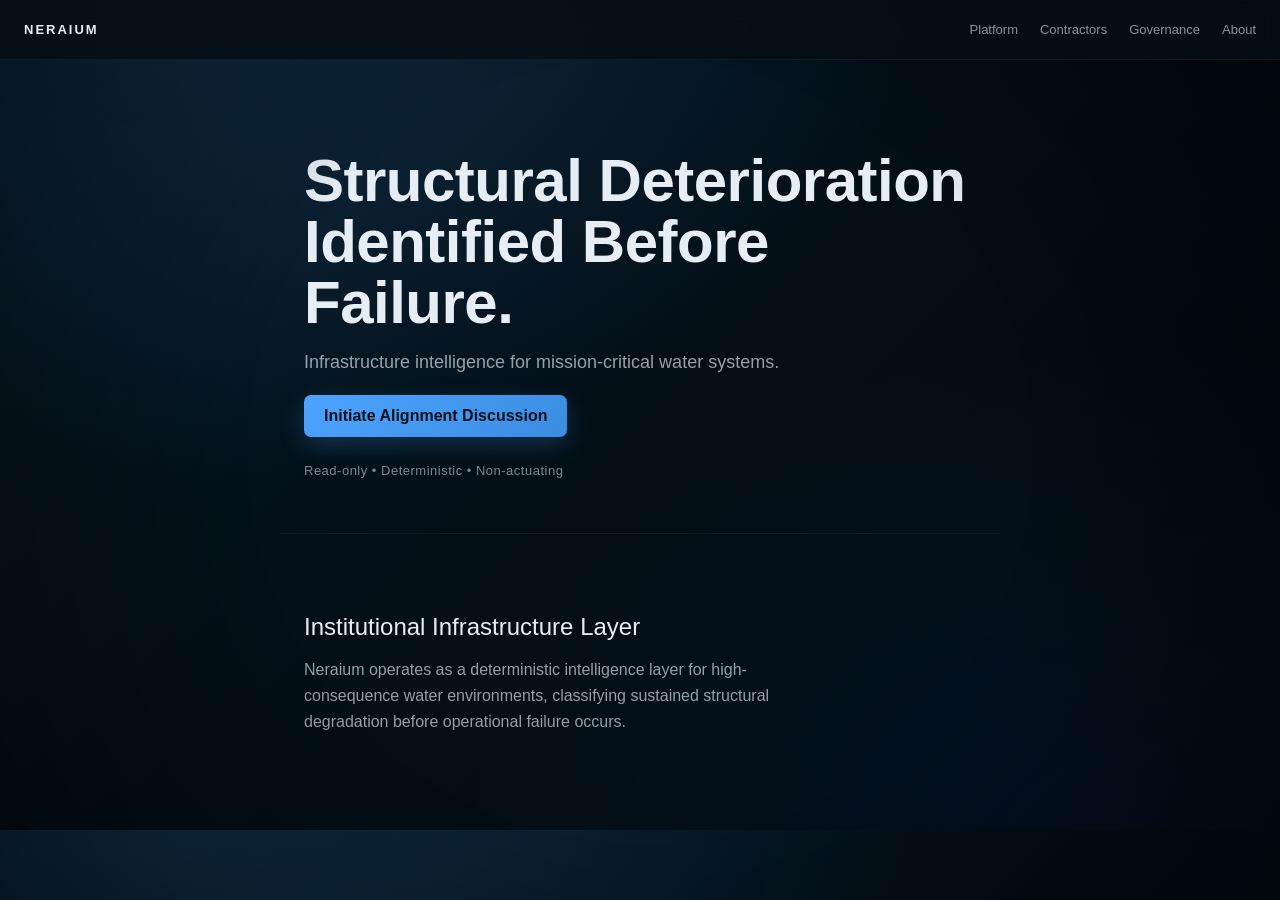
==== Index.html @ 84a267a5 "Update Index.html" ====
<!DOCTYPE html>
<html lang="en">
<head>
<meta charset="UTF-8">
<meta name="viewport" content="width=device-width, initial-scale=1.0">
<title>Neraium | Infrastructure Intelligence</title>

<style>
:root{
    --text:#e6edf5;
    --accent:#4da3ff;
}

*{
    box-sizing:border-box;
}

html, body{
    margin:0;
    padding:0;
}

body{
    font-family:-apple-system,BlinkMacSystemFont,"Segoe UI",Inter,Roboto,sans-serif;
    background:
        radial-gradient(1200px 800px at 15% 0%, rgba(77,163,255,0.15), transparent 60%),
        radial-gradient(900px 700px at 85% 100%, rgba(0,120,255,0.08), transparent 70%),
        linear-gradient(135deg, #071a26 0%, #031019 40%, #02070b 100%);
    color:var(--text);
    -webkit-font-smoothing:antialiased;
    overflow-x:hidden;
    position:relative;
}

/* subtle vignette */
body::after{
    content:"";
    position:fixed;
    inset:0;
    background:
        radial-gradient(circle at center, transparent 50%, rgba(0,0,0,0.45) 100%);
    pointer-events:none;
}

/* NAV */
nav{
    position:fixed;
    top:0;
    left:0;
    width:100%;
    height:60px;
    padding:0 24px;
    display:flex;
    justify-content:space-between;
    align-items:center;
    background:rgba(5,15,22,0.85);
    backdrop-filter:blur(12px);
    border-bottom:1px solid rgba(255,255,255,0.05);
    z-index:100;
}

.brand{
    font-weight:600;
    letter-spacing:2px;
    font-size:13px;
}

.nav-links{
    display:flex;
    gap:22px;
    font-size:13px;
}

.nav-links a{
    color:rgba(230,237,245,0.6);
    text-decoration:none;
    transition:color 0.2s ease;
}

.nav-links a:hover{
    color:white;
}

.spacer{
    height:60px;
}

/* HERO */
.hero{
    padding:90px 24px 55px;
    max-width:720px;
    margin:0 auto;
}

.hero h1{
    font-size:clamp(36px, 8vw, 60px);
    line-height:1.02;
    margin:0 0 14px 0;
    font-weight:600;
    letter-spacing:-0.5px;
}

.hero p{
    font-size:18px;
    color:rgba(230,237,245,0.65);
    margin-bottom:22px;
}

.cta{
    display:inline-block;
    padding:12px 20px;
    background:linear-gradient(135deg,#4da3ff,#3a8de0);
    color:#04111c;
    font-weight:600;
    border-radius:7px;
    text-decoration:none;
    box-shadow:0 8px 24px rgba(77,163,255,0.22);
    transition:all 0.25s ease;
}

.cta:hover{
    transform:translateY(-2px);
    box-shadow:0 16px 45px rgba(77,163,255,0.35);
}

.micro{
    margin-top:26px;
    font-size:13px;
    color:rgba(230,237,245,0.55);
    letter-spacing:0.5px;
}

/* SECTION */
.section{
    padding:60px 24px 80px;
    max-width:720px;
    margin:0 auto;
    border-top:1px solid rgba(255,255,255,0.05);
}

.section h2{
    font-size:24px;
    margin-bottom:12px;
    font-weight:500;
}

.section p{
    font-size:16px;
    color:rgba(230,237,245,0.65);
    max-width:520px;
    line-height:1.6;
}
</style>
</head>

<body>

<nav>
    <div class="brand">NERAIUM</div>
    <div class="nav-links">
        <a href="#">Platform</a>
        <a href="#">Contractors</a>
        <a href="#">Governance</a>
        <a href="#">About</a>
    </div>
</nav>

<div class="spacer"></div>

<section class="hero">
    <h1>Structural Deterioration Identified Before Failure.</h1>

    <p>
        Infrastructure intelligence for mission-critical water systems.
    </p>

    <a href="mailto:craig@neraium.com" class="cta">
        Initiate Alignment Discussion
    </a>

    <div class="micro">
        Read-only • Deterministic • Non-actuating
    </div>
</section>

<section class="section">
    <h2>Institutional Infrastructure Layer</h2>
    <p>
        Neraium operates as a deterministic intelligence layer for high-consequence water environments, classifying sustained structural degradation before operational failure occurs.
    </p>
</section>

</body>
</html>
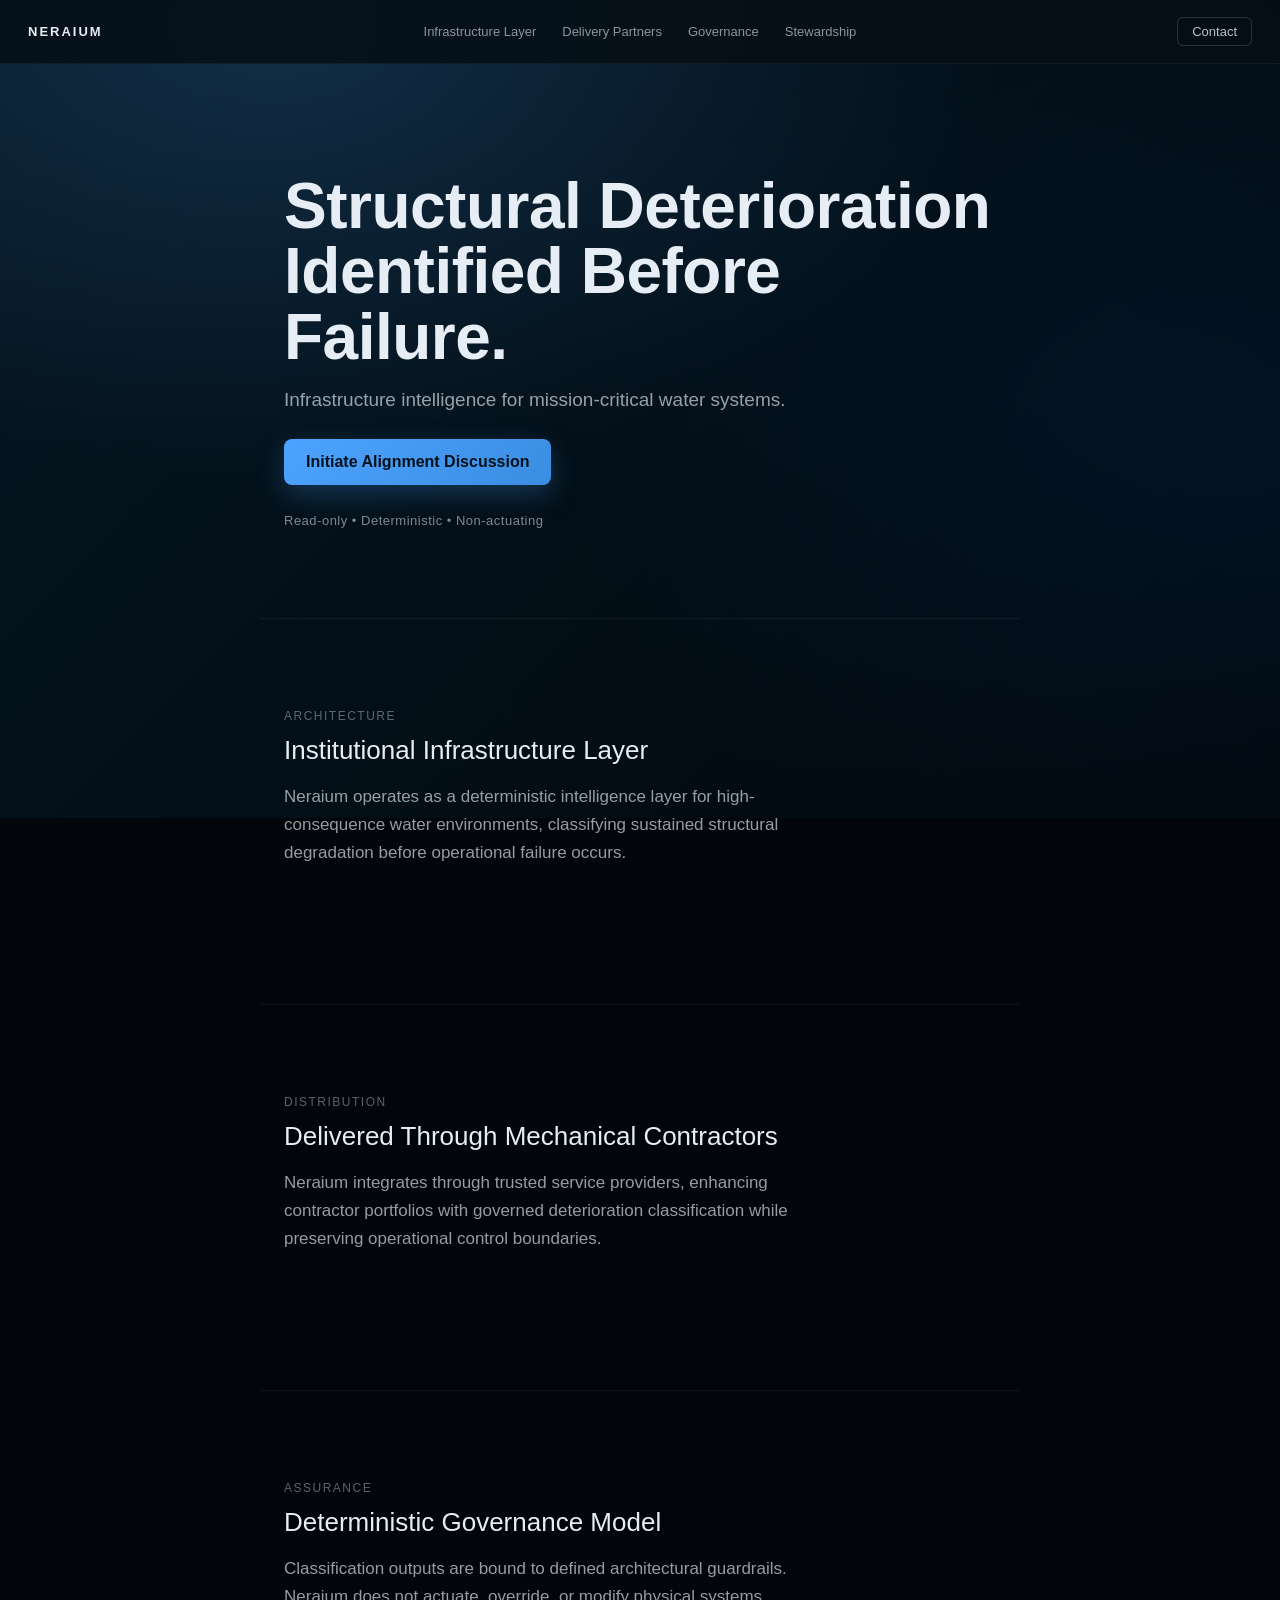
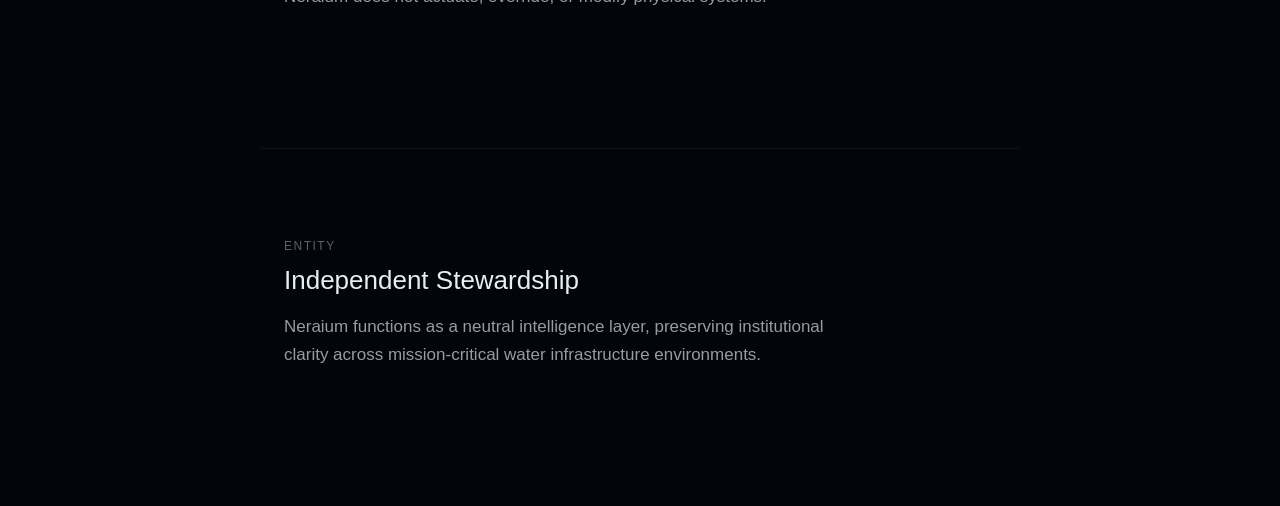
==== commit 5c18a412: "Update Index.html" ====
--- a/Index.html
+++ b/Index.html
@@ -9,6 +9,7 @@
 :root{
     --text:#e6edf5;
     --accent:#4da3ff;
+    --bg-dark:#02060a;
 }
 
 *{
@@ -18,43 +19,31 @@
 html, body{
     margin:0;
     padding:0;
+    scroll-behavior:smooth;
 }
 
 body{
     font-family:-apple-system,BlinkMacSystemFont,"Segoe UI",Inter,Roboto,sans-serif;
-    background:
-        radial-gradient(1200px 800px at 15% 0%, rgba(77,163,255,0.15), transparent 60%),
-        radial-gradient(900px 700px at 85% 100%, rgba(0,120,255,0.08), transparent 70%),
-        linear-gradient(135deg, #071a26 0%, #031019 40%, #02070b 100%);
+    background:var(--bg-dark);
     color:var(--text);
     -webkit-font-smoothing:antialiased;
     overflow-x:hidden;
-    position:relative;
-}
-
-/* subtle vignette */
-body::after{
-    content:"";
-    position:fixed;
-    inset:0;
-    background:
-        radial-gradient(circle at center, transparent 50%, rgba(0,0,0,0.45) 100%);
-    pointer-events:none;
-}
-
-/* NAV */
+}
+
+/* ================= NAV ================= */
+
 nav{
     position:fixed;
     top:0;
     left:0;
     width:100%;
-    height:60px;
-    padding:0 24px;
+    height:64px;
+    padding:0 28px;
     display:flex;
+    align-items:center;
     justify-content:space-between;
-    align-items:center;
     background:rgba(5,15,22,0.85);
-    backdrop-filter:blur(12px);
+    backdrop-filter:blur(14px);
     border-bottom:1px solid rgba(255,255,255,0.05);
     z-index:100;
 }
@@ -65,90 +54,158 @@
     font-size:13px;
 }
 
-.nav-links{
+.nav-center{
     display:flex;
-    gap:22px;
-    font-size:13px;
-}
-
-.nav-links a{
+    gap:26px;
+    font-size:13px;
+}
+
+.nav-center a{
+    position:relative;
     color:rgba(230,237,245,0.6);
     text-decoration:none;
     transition:color 0.2s ease;
 }
 
-.nav-links a:hover{
+.nav-center a::after{
+    content:"";
+    position:absolute;
+    left:0;
+    bottom:-6px;
+    width:0;
+    height:1px;
+    background:rgba(77,163,255,0.7);
+    transition:width 0.25s ease;
+}
+
+.nav-center a:hover{
     color:white;
 }
 
+.nav-center a:hover::after{
+    width:100%;
+}
+
+.nav-cta{
+    font-size:13px;
+    padding:6px 14px;
+    border:1px solid rgba(255,255,255,0.15);
+    border-radius:6px;
+    color:rgba(230,237,245,0.8);
+    text-decoration:none;
+    transition:all 0.2s ease;
+}
+
+.nav-cta:hover{
+    border-color:rgba(77,163,255,0.6);
+    color:white;
+}
+
 .spacer{
-    height:60px;
-}
-
-/* HERO */
+    height:64px;
+}
+
+/* ================= HERO ================= */
+
 .hero{
-    padding:90px 24px 55px;
-    max-width:720px;
+    position:relative;
+    padding:110px 24px 90px;
+    max-width:760px;
     margin:0 auto;
 }
 
+.hero::before{
+    content:"";
+    position:absolute;
+    inset:-300px -500px -200px -500px;
+    background:
+        radial-gradient(1100px 700px at 30% 25%, rgba(77,163,255,0.18), transparent 65%),
+        radial-gradient(1000px 700px at 85% 65%, rgba(0,120,255,0.08), transparent 70%),
+        linear-gradient(135deg, #071a26 0%, #031019 50%, transparent 100%);
+    z-index:-1;
+}
+
 .hero h1{
-    font-size:clamp(36px, 8vw, 60px);
+    font-size:clamp(36px, 7vw, 64px);
     line-height:1.02;
-    margin:0 0 14px 0;
+    margin:0 0 18px 0;
     font-weight:600;
     letter-spacing:-0.5px;
 }
 
 .hero p{
-    font-size:18px;
+    font-size:19px;
     color:rgba(230,237,245,0.65);
-    margin-bottom:22px;
+    margin-bottom:28px;
+    max-width:600px;
 }
 
 .cta{
     display:inline-block;
-    padding:12px 20px;
+    padding:14px 22px;
     background:linear-gradient(135deg,#4da3ff,#3a8de0);
     color:#04111c;
     font-weight:600;
-    border-radius:7px;
+    border-radius:8px;
     text-decoration:none;
-    box-shadow:0 8px 24px rgba(77,163,255,0.22);
+    box-shadow:0 10px 28px rgba(77,163,255,0.25);
     transition:all 0.25s ease;
 }
 
 .cta:hover{
     transform:translateY(-2px);
-    box-shadow:0 16px 45px rgba(77,163,255,0.35);
+    box-shadow:0 20px 55px rgba(77,163,255,0.35);
 }
 
 .micro{
-    margin-top:26px;
+    margin-top:28px;
     font-size:13px;
     color:rgba(230,237,245,0.55);
     letter-spacing:0.5px;
 }
 
-/* SECTION */
+/* ================= SECTION ================= */
+
 .section{
-    padding:60px 24px 80px;
-    max-width:720px;
+    padding:90px 24px 120px;
+    max-width:760px;
     margin:0 auto;
     border-top:1px solid rgba(255,255,255,0.05);
 }
 
+.eyebrow{
+    font-size:12px;
+    letter-spacing:1.5px;
+    text-transform:uppercase;
+    color:rgba(230,237,245,0.4);
+    margin-bottom:12px;
+}
+
 .section h2{
-    font-size:24px;
-    margin-bottom:12px;
+    font-size:26px;
+    margin:0 0 16px 0;
     font-weight:500;
 }
 
 .section p{
-    font-size:16px;
+    font-size:17px;
     color:rgba(230,237,245,0.65);
-    max-width:520px;
-    line-height:1.6;
+    max-width:560px;
+    line-height:1.65;
+}
+
+/* ================= MOBILE ================= */
+
+@media(max-width:900px){
+
+    .nav-center{
+        display:none;
+    }
+
+    .nav-cta{
+        display:none;
+    }
+
 }
 </style>
 </head>
@@ -157,12 +214,17 @@
 
 <nav>
     <div class="brand">NERAIUM</div>
-    <div class="nav-links">
-        <a href="#">Platform</a>
-        <a href="#">Contractors</a>
-        <a href="#">Governance</a>
-        <a href="#">About</a>
+
+    <div class="nav-center">
+        <a href="#layer">Infrastructure Layer</a>
+        <a href="#delivery">Delivery Partners</a>
+        <a href="#governance">Governance</a>
+        <a href="#stewardship">Stewardship</a>
     </div>
+
+    <a href="mailto:craig@neraium.com" class="nav-cta">
+        Contact
+    </a>
 </nav>
 
 <div class="spacer"></div>
@@ -183,10 +245,35 @@
     </div>
 </section>
 
-<section class="section">
+<section id="layer" class="section">
+    <div class="eyebrow">Architecture</div>
     <h2>Institutional Infrastructure Layer</h2>
     <p>
         Neraium operates as a deterministic intelligence layer for high-consequence water environments, classifying sustained structural degradation before operational failure occurs.
+    </p>
+</section>
+
+<section id="delivery" class="section">
+    <div class="eyebrow">Distribution</div>
+    <h2>Delivered Through Mechanical Contractors</h2>
+    <p>
+        Neraium integrates through trusted service providers, enhancing contractor portfolios with governed deterioration classification while preserving operational control boundaries.
+    </p>
+</section>
+
+<section id="governance" class="section">
+    <div class="eyebrow">Assurance</div>
+    <h2>Deterministic Governance Model</h2>
+    <p>
+        Classification outputs are bound to defined architectural guardrails. Neraium does not actuate, override, or modify physical systems.
+    </p>
+</section>
+
+<section id="stewardship" class="section">
+    <div class="eyebrow">Entity</div>
+    <h2>Independent Stewardship</h2>
+    <p>
+        Neraium functions as a neutral intelligence layer, preserving institutional clarity across mission-critical water infrastructure environments.
     </p>
 </section>
 
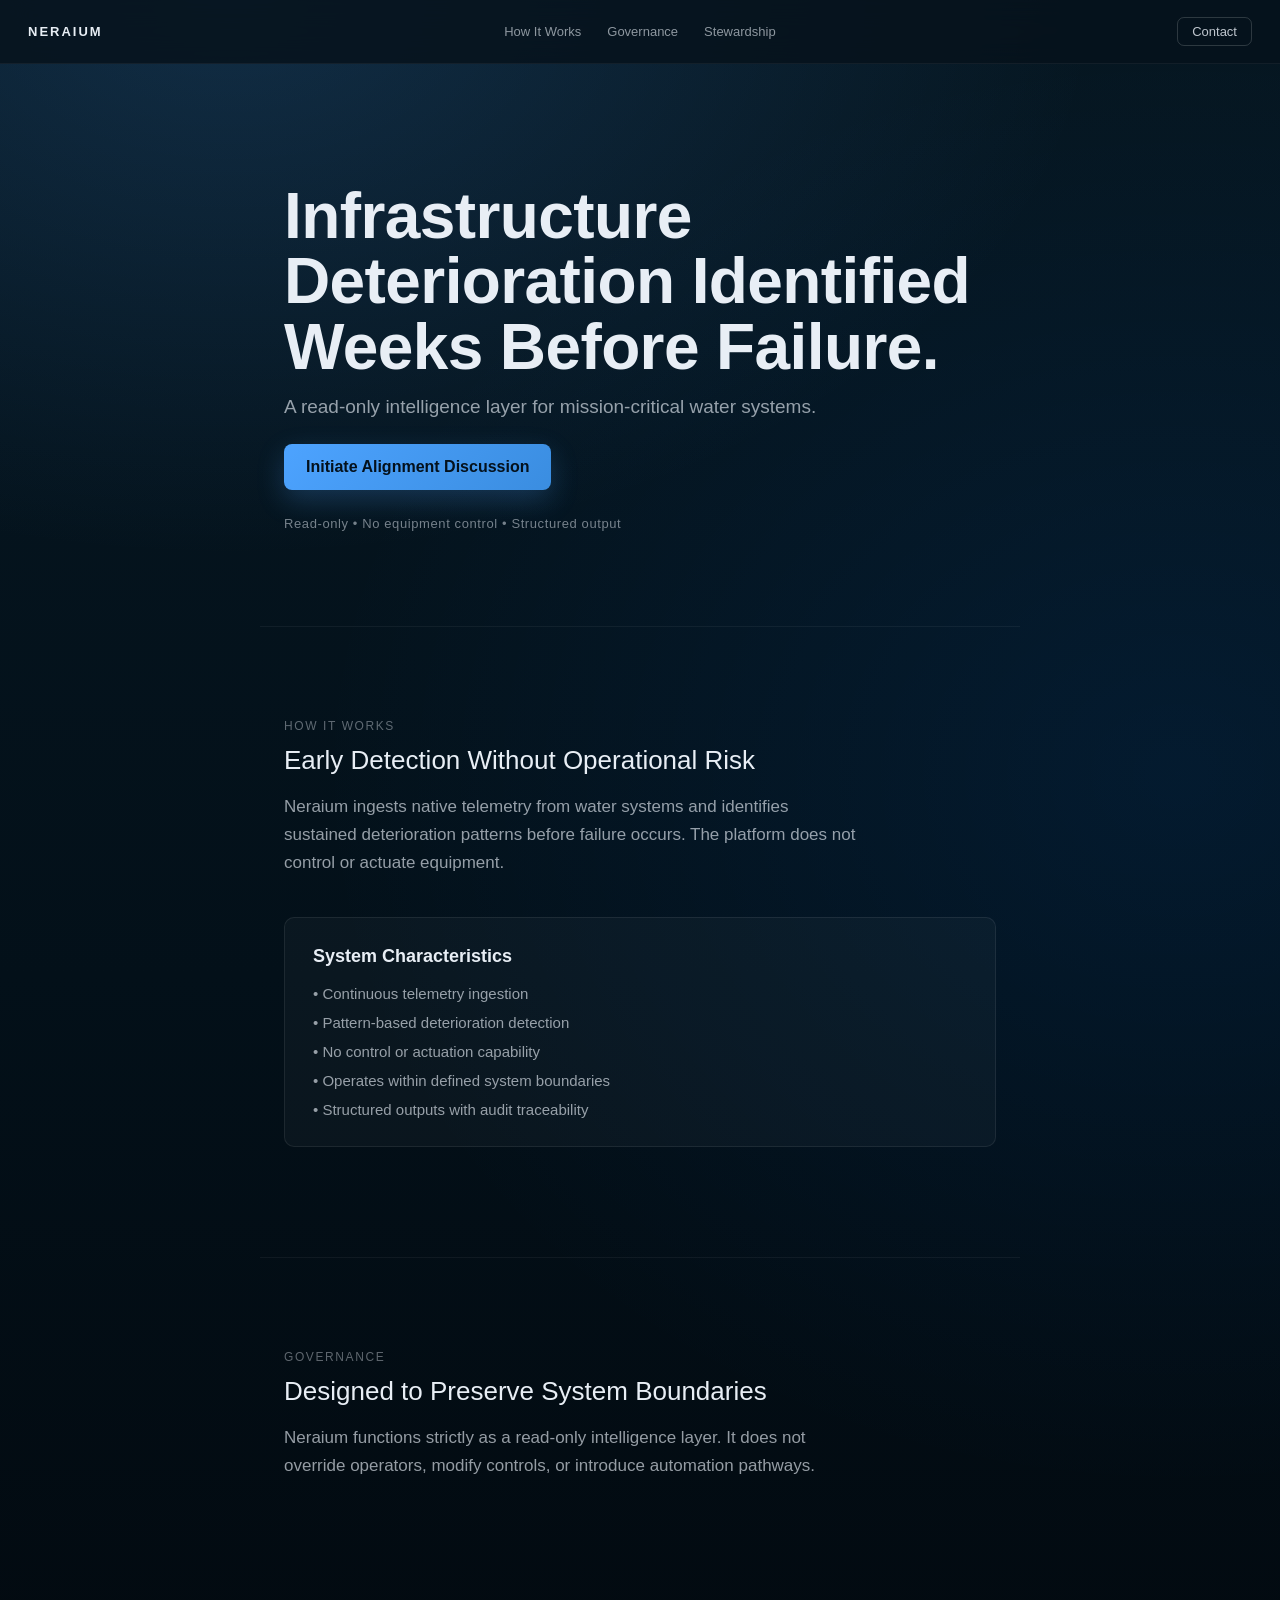
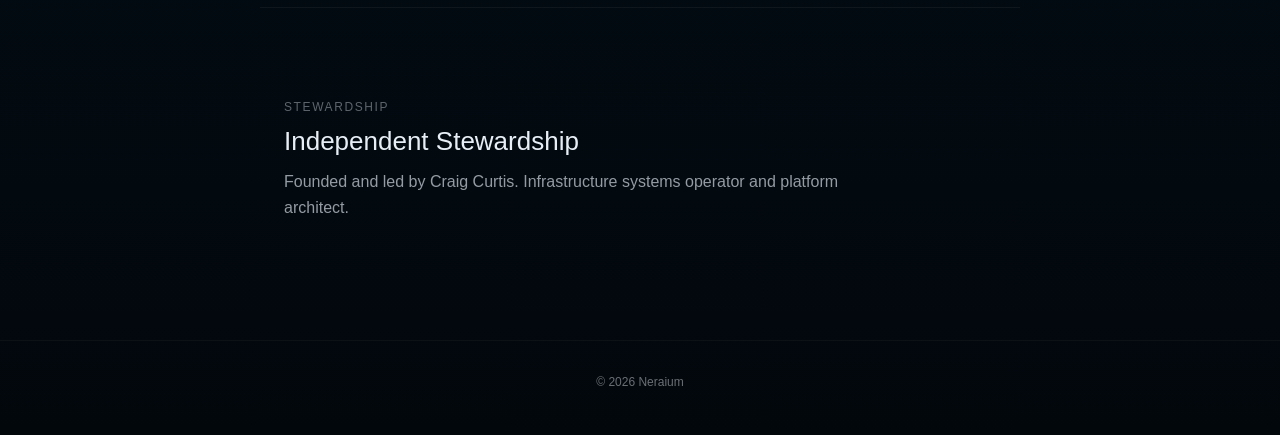
==== commit d154d8f0: "Update Index.html" ====
--- a/Index.html
+++ b/Index.html
@@ -7,14 +7,13 @@
 
 <style>
 :root{
-    --text:#e6edf5;
+    --text:#e8eef5;
+    --muted:rgba(232,238,245,0.64);
+    --muted2:rgba(232,238,245,0.50);
     --accent:#4da3ff;
-    --bg-dark:#02060a;
-}
-
-*{
-    box-sizing:border-box;
-}
+}
+
+*{ box-sizing:border-box; }
 
 html, body{
     margin:0;
@@ -24,14 +23,17 @@
 
 body{
     font-family:-apple-system,BlinkMacSystemFont,"Segoe UI",Inter,Roboto,sans-serif;
-    background:var(--bg-dark);
-    color:var(--text);
     -webkit-font-smoothing:antialiased;
     overflow-x:hidden;
-}
-
-/* ================= NAV ================= */
-
+    color:var(--text);
+
+    background:
+        radial-gradient(1400px 900px at 18% 0%, rgba(77,163,255,0.16), transparent 62%),
+        radial-gradient(1200px 1000px at 92% 38%, rgba(0,120,255,0.09), transparent 72%),
+        linear-gradient(180deg, #061722 0%, #031019 48%, #02070c 100%);
+}
+
+/* NAV */
 nav{
     position:fixed;
     top:0;
@@ -42,7 +44,7 @@
     display:flex;
     align-items:center;
     justify-content:space-between;
-    background:rgba(5,15,22,0.85);
+    background:rgba(6,18,28,0.84);
     backdrop-filter:blur(14px);
     border-bottom:1px solid rgba(255,255,255,0.05);
     z-index:100;
@@ -62,7 +64,7 @@
 
 .nav-center a{
     position:relative;
-    color:rgba(230,237,245,0.6);
+    color:rgba(232,238,245,0.60);
     text-decoration:none;
     transition:color 0.2s ease;
 }
@@ -74,12 +76,12 @@
     bottom:-6px;
     width:0;
     height:1px;
-    background:rgba(77,163,255,0.7);
+    background:rgba(77,163,255,0.70);
     transition:width 0.25s ease;
 }
 
 .nav-center a:hover{
-    color:white;
+    color:var(--text);
 }
 
 .nav-center a:hover::after{
@@ -89,55 +91,40 @@
 .nav-cta{
     font-size:13px;
     padding:6px 14px;
-    border:1px solid rgba(255,255,255,0.15);
-    border-radius:6px;
-    color:rgba(230,237,245,0.8);
+    border:1px solid rgba(255,255,255,0.16);
+    border-radius:7px;
+    color:rgba(232,238,245,0.82);
     text-decoration:none;
     transition:all 0.2s ease;
 }
 
 .nav-cta:hover{
-    border-color:rgba(77,163,255,0.6);
-    color:white;
-}
-
-.spacer{
-    height:64px;
-}
-
-/* ================= HERO ================= */
-
+    border-color:rgba(77,163,255,0.60);
+    color:var(--text);
+}
+
+.spacer{ height:64px; }
+
+/* HERO */
 .hero{
-    position:relative;
-    padding:110px 24px 90px;
+    padding:120px 24px 95px;
     max-width:760px;
     margin:0 auto;
-}
-
-.hero::before{
-    content:"";
-    position:absolute;
-    inset:-300px -500px -200px -500px;
-    background:
-        radial-gradient(1100px 700px at 30% 25%, rgba(77,163,255,0.18), transparent 65%),
-        radial-gradient(1000px 700px at 85% 65%, rgba(0,120,255,0.08), transparent 70%),
-        linear-gradient(135deg, #071a26 0%, #031019 50%, transparent 100%);
-    z-index:-1;
 }
 
 .hero h1{
     font-size:clamp(36px, 7vw, 64px);
     line-height:1.02;
-    margin:0 0 18px 0;
-    font-weight:600;
-    letter-spacing:-0.5px;
+    margin:0 0 16px 0;
+    font-weight:650;
+    letter-spacing:-0.6px;
 }
 
 .hero p{
     font-size:19px;
-    color:rgba(230,237,245,0.65);
-    margin-bottom:28px;
-    max-width:600px;
+    color:var(--muted);
+    margin:0 0 26px 0;
+    max-width:620px;
 }
 
 .cta{
@@ -148,26 +135,25 @@
     font-weight:600;
     border-radius:8px;
     text-decoration:none;
-    box-shadow:0 10px 28px rgba(77,163,255,0.25);
+    box-shadow:0 10px 28px rgba(77,163,255,0.23);
     transition:all 0.25s ease;
 }
 
 .cta:hover{
     transform:translateY(-2px);
-    box-shadow:0 20px 55px rgba(77,163,255,0.35);
+    box-shadow:0 20px 55px rgba(77,163,255,0.32);
 }
 
 .micro{
-    margin-top:28px;
+    margin-top:26px;
     font-size:13px;
-    color:rgba(230,237,245,0.55);
-    letter-spacing:0.5px;
-}
-
-/* ================= SECTION ================= */
-
+    color:var(--muted2);
+    letter-spacing:0.6px;
+}
+
+/* SECTIONS */
 .section{
-    padding:90px 24px 120px;
+    padding:92px 24px 110px;
     max-width:760px;
     margin:0 auto;
     border-top:1px solid rgba(255,255,255,0.05);
@@ -175,37 +161,80 @@
 
 .eyebrow{
     font-size:12px;
-    letter-spacing:1.5px;
+    letter-spacing:1.6px;
     text-transform:uppercase;
-    color:rgba(230,237,245,0.4);
+    color:rgba(232,238,245,0.40);
     margin-bottom:12px;
 }
 
 .section h2{
     font-size:26px;
-    margin:0 0 16px 0;
+    margin:0 0 14px 0;
     font-weight:500;
 }
 
 .section p{
     font-size:17px;
-    color:rgba(230,237,245,0.65);
-    max-width:560px;
+    color:var(--muted);
+    max-width:580px;
     line-height:1.65;
 }
 
-/* ================= MOBILE ================= */
-
+/* TECH BOX */
+.tech-box{
+    margin-top:40px;
+    padding:28px;
+    background:rgba(255,255,255,0.03);
+    border:1px solid rgba(255,255,255,0.08);
+    border-radius:10px;
+}
+
+.tech-box h3{
+    margin:0 0 18px 0;
+    font-size:18px;
+    font-weight:600;
+}
+
+.tech-list{
+    display:grid;
+    gap:12px;
+    font-size:15px;
+    color:var(--muted);
+}
+
+/* STEWARDSHIP */
+.steward{
+    padding:92px 24px 120px;
+    max-width:760px;
+    margin:0 auto;
+    border-top:1px solid rgba(255,255,255,0.05);
+}
+
+.steward h2{
+    font-size:26px;
+    margin:0 0 12px 0;
+    font-weight:500;
+}
+
+.steward .line{
+    font-size:16px;
+    color:var(--muted);
+    max-width:580px;
+    line-height:1.6;
+}
+
+footer{
+    padding:34px 24px 46px;
+    text-align:center;
+    color:rgba(232,238,245,0.45);
+    font-size:12px;
+    border-top:1px solid rgba(255,255,255,0.04);
+}
+
+/* MOBILE */
 @media(max-width:900px){
-
-    .nav-center{
-        display:none;
-    }
-
-    .nav-cta{
-        display:none;
-    }
-
+    .nav-center{ display:none; }
+    .nav-cta{ display:none; }
 }
 </style>
 </head>
@@ -216,66 +245,68 @@
     <div class="brand">NERAIUM</div>
 
     <div class="nav-center">
-        <a href="#layer">Infrastructure Layer</a>
-        <a href="#delivery">Delivery Partners</a>
+        <a href="#how">How It Works</a>
         <a href="#governance">Governance</a>
         <a href="#stewardship">Stewardship</a>
     </div>
 
-    <a href="mailto:craig@neraium.com" class="nav-cta">
-        Contact
-    </a>
+    <a href="mailto:craig@neraium.com" class="nav-cta">Contact</a>
 </nav>
 
 <div class="spacer"></div>
 
 <section class="hero">
-    <h1>Structural Deterioration Identified Before Failure.</h1>
+    <h1>Infrastructure Deterioration Identified Weeks Before Failure.</h1>
 
     <p>
-        Infrastructure intelligence for mission-critical water systems.
+        A read-only intelligence layer for mission-critical water systems.
     </p>
 
-    <a href="mailto:craig@neraium.com" class="cta">
-        Initiate Alignment Discussion
-    </a>
+    <a href="mailto:craig@neraium.com" class="cta">Initiate Alignment Discussion</a>
 
     <div class="micro">
-        Read-only • Deterministic • Non-actuating
+        Read-only • No equipment control • Structured output
     </div>
 </section>
 
-<section id="layer" class="section">
-    <div class="eyebrow">Architecture</div>
-    <h2>Institutional Infrastructure Layer</h2>
+<section id="how" class="section">
+    <div class="eyebrow">How It Works</div>
+    <h2>Early Detection Without Operational Risk</h2>
     <p>
-        Neraium operates as a deterministic intelligence layer for high-consequence water environments, classifying sustained structural degradation before operational failure occurs.
+        Neraium ingests native telemetry from water systems and identifies sustained deterioration patterns before failure occurs. The platform does not control or actuate equipment.
+    </p>
+
+    <div class="tech-box">
+        <h3>System Characteristics</h3>
+        <div class="tech-list">
+            <div>• Continuous telemetry ingestion</div>
+            <div>• Pattern-based deterioration detection</div>
+            <div>• No control or actuation capability</div>
+            <div>• Operates within defined system boundaries</div>
+            <div>• Structured outputs with audit traceability</div>
+        </div>
+    </div>
+</section>
+
+<section id="governance" class="section">
+    <div class="eyebrow">Governance</div>
+    <h2>Designed to Preserve System Boundaries</h2>
+    <p>
+        Neraium functions strictly as a read-only intelligence layer. It does not override operators, modify controls, or introduce automation pathways.
     </p>
 </section>
 
-<section id="delivery" class="section">
-    <div class="eyebrow">Distribution</div>
-    <h2>Delivered Through Mechanical Contractors</h2>
-    <p>
-        Neraium integrates through trusted service providers, enhancing contractor portfolios with governed deterioration classification while preserving operational control boundaries.
-    </p>
+<section id="stewardship" class="steward">
+    <div class="eyebrow">Stewardship</div>
+    <h2>Independent Stewardship</h2>
+    <div class="line">
+        Founded and led by Craig Curtis. Infrastructure systems operator and platform architect.
+    </div>
 </section>
 
-<section id="governance" class="section">
-    <div class="eyebrow">Assurance</div>
-    <h2>Deterministic Governance Model</h2>
-    <p>
-        Classification outputs are bound to defined architectural guardrails. Neraium does not actuate, override, or modify physical systems.
-    </p>
-</section>
-
-<section id="stewardship" class="section">
-    <div class="eyebrow">Entity</div>
-    <h2>Independent Stewardship</h2>
-    <p>
-        Neraium functions as a neutral intelligence layer, preserving institutional clarity across mission-critical water infrastructure environments.
-    </p>
-</section>
+<footer>
+    © 2026 Neraium
+</footer>
 
 </body>
 </html>
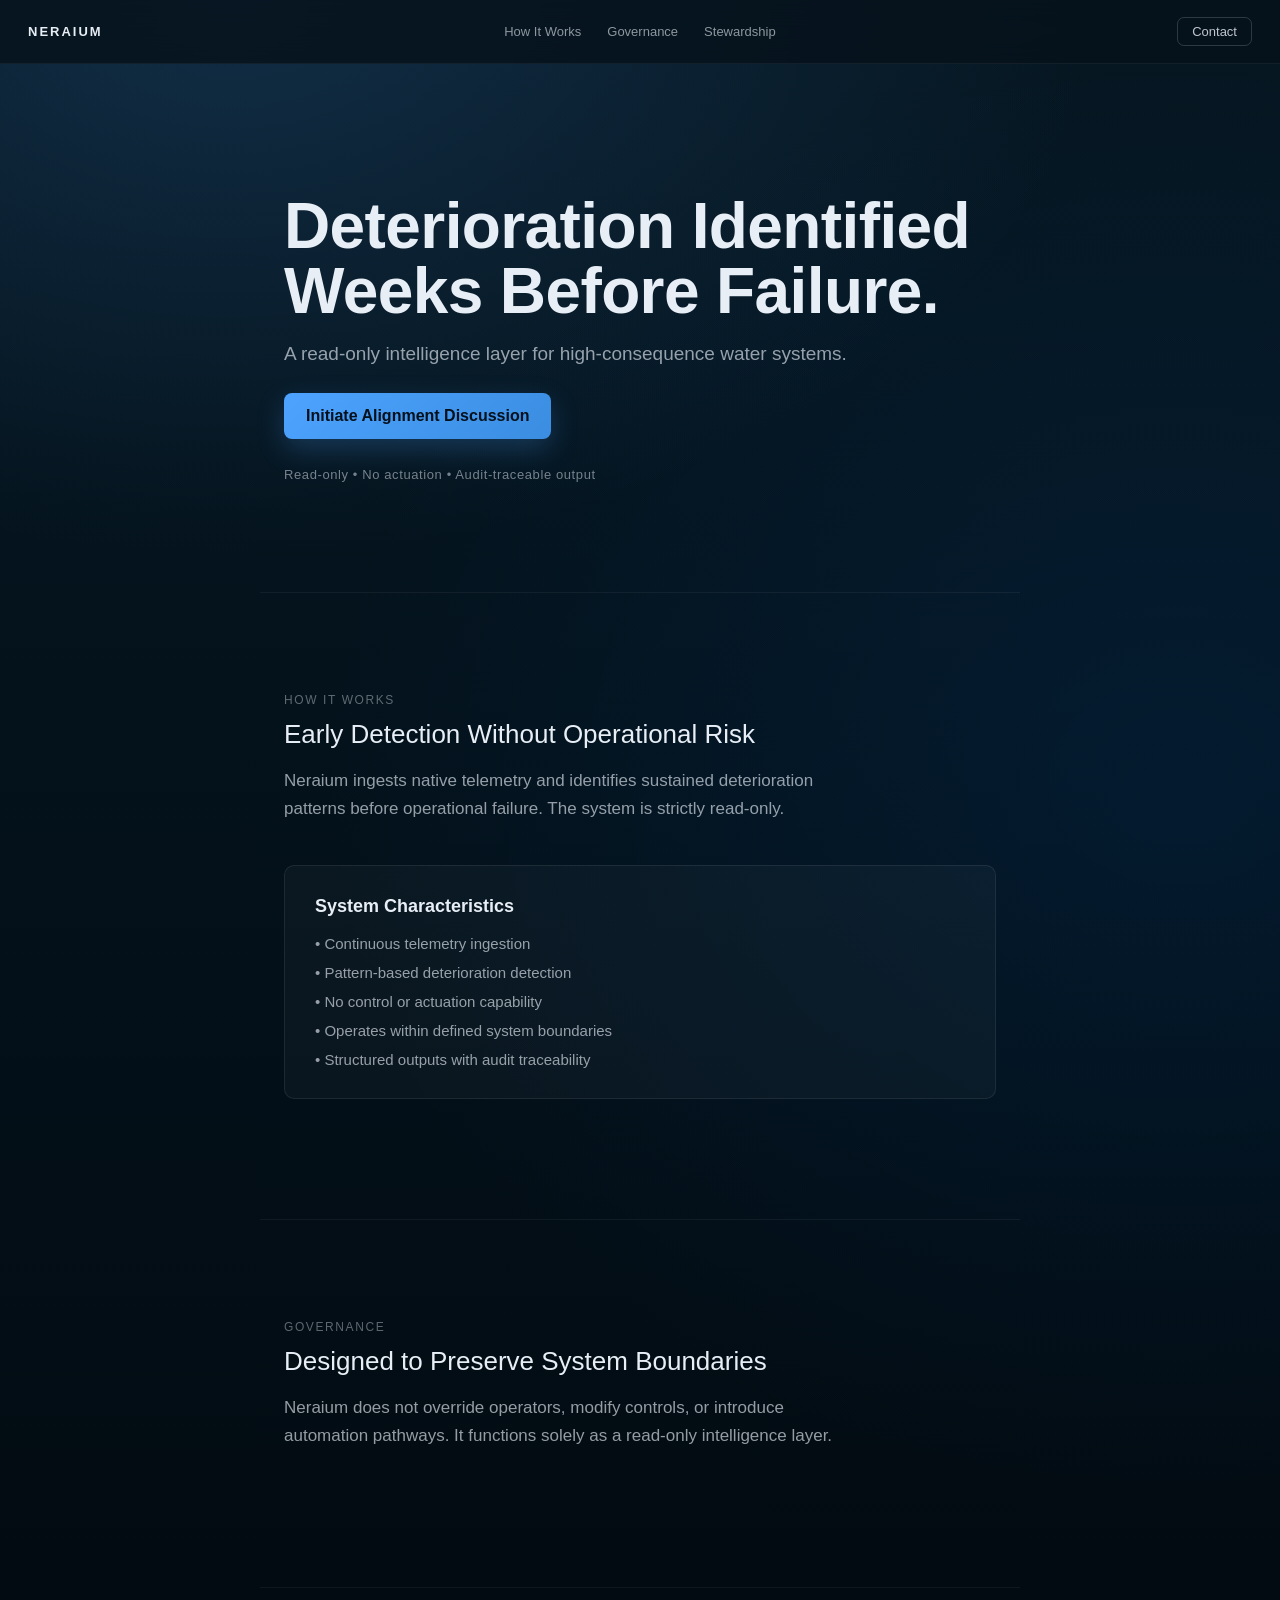
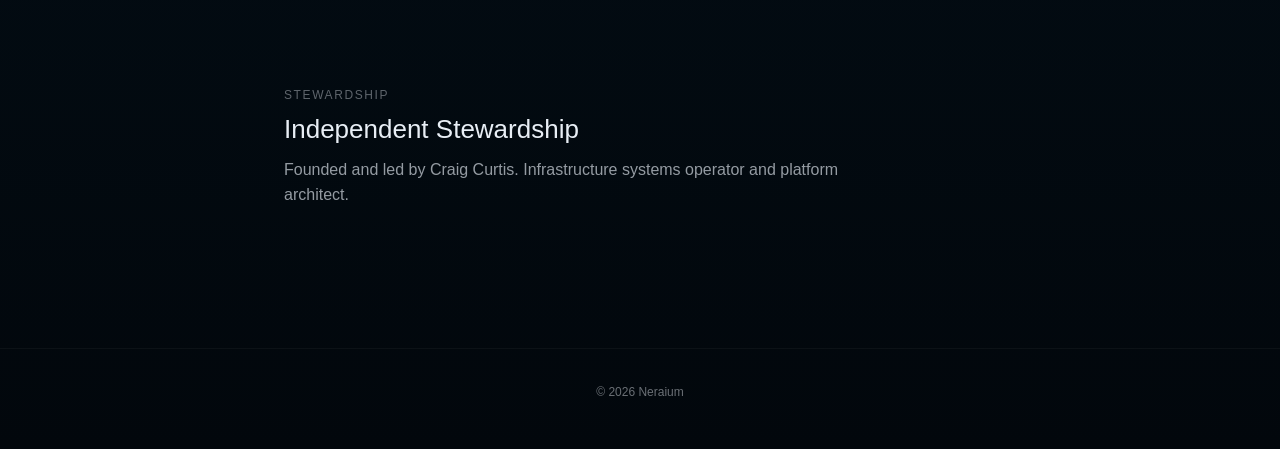
==== commit 853fe138: "Update Index.html" ====
--- a/Index.html
+++ b/Index.html
@@ -107,7 +107,7 @@
 
 /* HERO */
 .hero{
-    padding:120px 24px 95px;
+    padding:130px 24px 110px;
     max-width:760px;
     margin:0 auto;
 }
@@ -115,7 +115,7 @@
 .hero h1{
     font-size:clamp(36px, 7vw, 64px);
     line-height:1.02;
-    margin:0 0 16px 0;
+    margin:0 0 18px 0;
     font-weight:650;
     letter-spacing:-0.6px;
 }
@@ -123,7 +123,7 @@
 .hero p{
     font-size:19px;
     color:var(--muted);
-    margin:0 0 26px 0;
+    margin:0 0 28px 0;
     max-width:620px;
 }
 
@@ -145,7 +145,7 @@
 }
 
 .micro{
-    margin-top:26px;
+    margin-top:28px;
     font-size:13px;
     color:var(--muted2);
     letter-spacing:0.6px;
@@ -153,7 +153,7 @@
 
 /* SECTIONS */
 .section{
-    padding:92px 24px 110px;
+    padding:100px 24px 120px;
     max-width:760px;
     margin:0 auto;
     border-top:1px solid rgba(255,255,255,0.05);
@@ -169,7 +169,7 @@
 
 .section h2{
     font-size:26px;
-    margin:0 0 14px 0;
+    margin:0 0 16px 0;
     font-weight:500;
 }
 
@@ -182,8 +182,8 @@
 
 /* TECH BOX */
 .tech-box{
-    margin-top:40px;
-    padding:28px;
+    margin-top:42px;
+    padding:30px;
     background:rgba(255,255,255,0.03);
     border:1px solid rgba(255,255,255,0.08);
     border-radius:10px;
@@ -204,7 +204,7 @@
 
 /* STEWARDSHIP */
 .steward{
-    padding:92px 24px 120px;
+    padding:100px 24px 140px;
     max-width:760px;
     margin:0 auto;
     border-top:1px solid rgba(255,255,255,0.05);
@@ -224,7 +224,7 @@
 }
 
 footer{
-    padding:34px 24px 46px;
+    padding:36px 24px 50px;
     text-align:center;
     color:rgba(232,238,245,0.45);
     font-size:12px;
@@ -256,16 +256,16 @@
 <div class="spacer"></div>
 
 <section class="hero">
-    <h1>Infrastructure Deterioration Identified Weeks Before Failure.</h1>
+    <h1>Deterioration Identified Weeks Before Failure.</h1>
 
     <p>
-        A read-only intelligence layer for mission-critical water systems.
+        A read-only intelligence layer for high-consequence water systems.
     </p>
 
     <a href="mailto:craig@neraium.com" class="cta">Initiate Alignment Discussion</a>
 
     <div class="micro">
-        Read-only • No equipment control • Structured output
+        Read-only • No actuation • Audit-traceable output
     </div>
 </section>
 
@@ -273,7 +273,7 @@
     <div class="eyebrow">How It Works</div>
     <h2>Early Detection Without Operational Risk</h2>
     <p>
-        Neraium ingests native telemetry from water systems and identifies sustained deterioration patterns before failure occurs. The platform does not control or actuate equipment.
+        Neraium ingests native telemetry and identifies sustained deterioration patterns before operational failure. The system is strictly read-only.
     </p>
 
     <div class="tech-box">
@@ -292,7 +292,7 @@
     <div class="eyebrow">Governance</div>
     <h2>Designed to Preserve System Boundaries</h2>
     <p>
-        Neraium functions strictly as a read-only intelligence layer. It does not override operators, modify controls, or introduce automation pathways.
+        Neraium does not override operators, modify controls, or introduce automation pathways. It functions solely as a read-only intelligence layer.
     </p>
 </section>
 
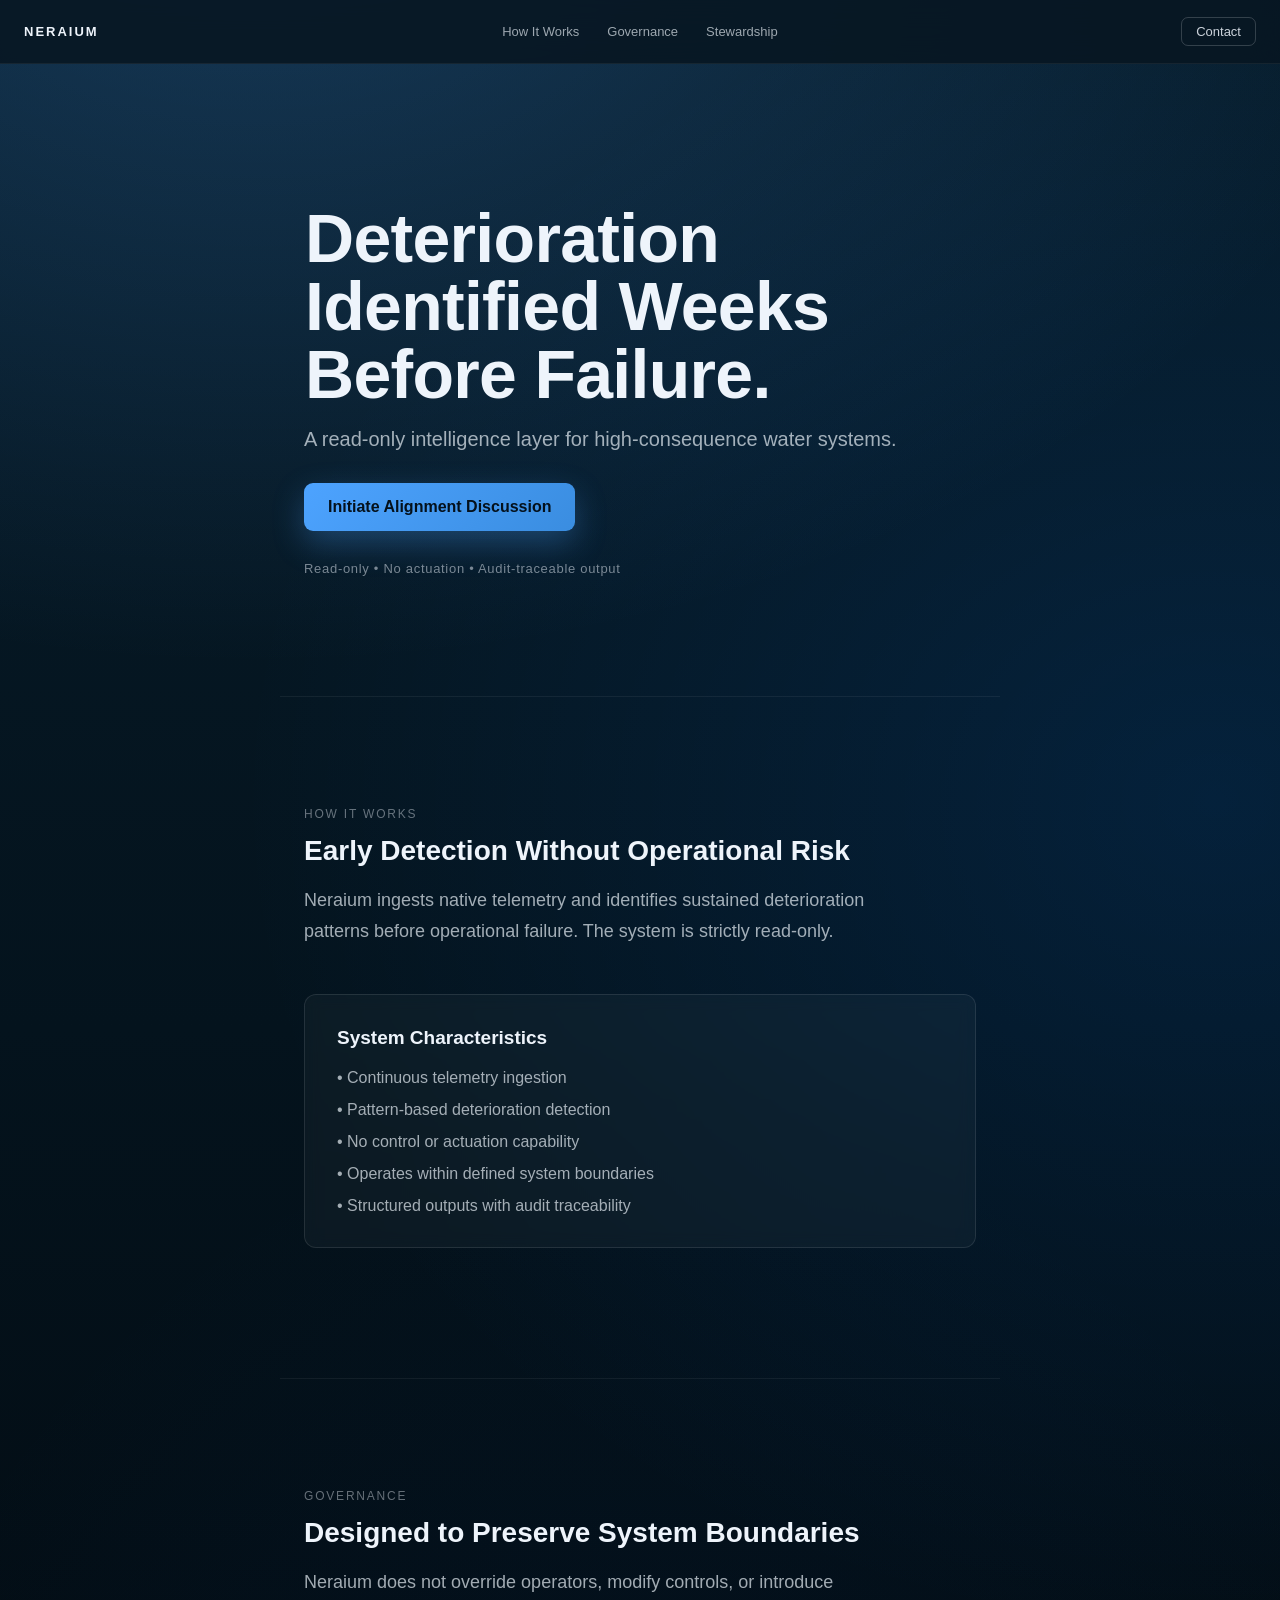
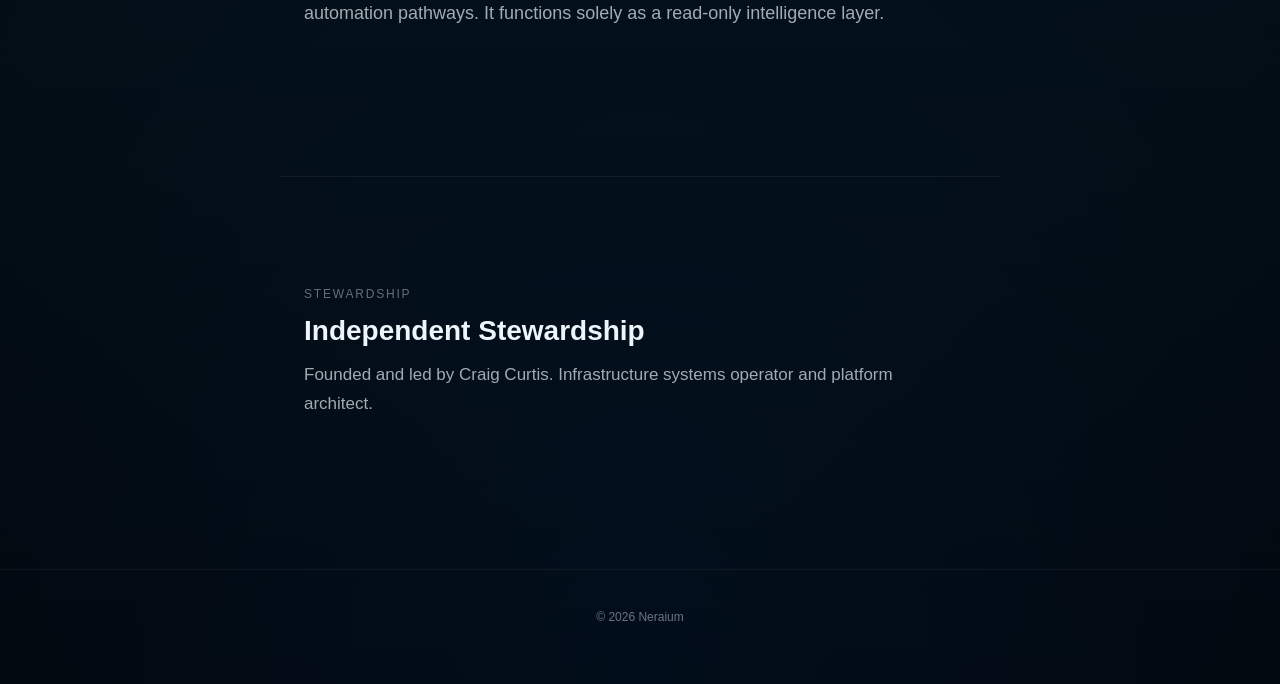
==== commit 92a51909: "Update Index.html" ====
--- a/Index.html
+++ b/Index.html
@@ -7,9 +7,9 @@
 
 <style>
 :root{
-    --text:#e8eef5;
-    --muted:rgba(232,238,245,0.64);
-    --muted2:rgba(232,238,245,0.50);
+    --text:#eef4fb;
+    --muted:rgba(238,244,251,0.68);
+    --muted2:rgba(238,244,251,0.50);
     --accent:#4da3ff;
 }
 
@@ -28,9 +28,10 @@
     color:var(--text);
 
     background:
-        radial-gradient(1400px 900px at 18% 0%, rgba(77,163,255,0.16), transparent 62%),
-        radial-gradient(1200px 1000px at 92% 38%, rgba(0,120,255,0.09), transparent 72%),
-        linear-gradient(180deg, #061722 0%, #031019 48%, #02070c 100%);
+        radial-gradient(1800px 1200px at 20% -5%, rgba(77,163,255,0.22), transparent 65%),
+        radial-gradient(1400px 1200px at 95% 35%, rgba(0,120,255,0.12), transparent 70%),
+        radial-gradient(1200px 1600px at 50% 100%, rgba(0,90,200,0.08), transparent 75%),
+        linear-gradient(180deg, #071c2a 0%, #04131d 45%, #02070c 100%);
 }
 
 /* NAV */
@@ -40,13 +41,13 @@
     left:0;
     width:100%;
     height:64px;
-    padding:0 28px;
+    padding:0 24px; /* aligned with hero */
     display:flex;
     align-items:center;
     justify-content:space-between;
-    background:rgba(6,18,28,0.84);
-    backdrop-filter:blur(14px);
-    border-bottom:1px solid rgba(255,255,255,0.05);
+    background:rgba(7,22,34,0.88);
+    backdrop-filter:blur(16px);
+    border-bottom:1px solid rgba(255,255,255,0.06);
     z-index:100;
 }
 
@@ -58,13 +59,13 @@
 
 .nav-center{
     display:flex;
-    gap:26px;
+    gap:28px;
     font-size:13px;
 }
 
 .nav-center a{
     position:relative;
-    color:rgba(232,238,245,0.60);
+    color:rgba(238,244,251,0.65);
     text-decoration:none;
     transition:color 0.2s ease;
 }
@@ -76,7 +77,7 @@
     bottom:-6px;
     width:0;
     height:1px;
-    background:rgba(77,163,255,0.70);
+    background:rgba(77,163,255,0.85);
     transition:width 0.25s ease;
 }
 
@@ -91,15 +92,15 @@
 .nav-cta{
     font-size:13px;
     padding:6px 14px;
-    border:1px solid rgba(255,255,255,0.16);
+    border:1px solid rgba(255,255,255,0.18);
     border-radius:7px;
-    color:rgba(232,238,245,0.82);
+    color:rgba(238,244,251,0.85);
     text-decoration:none;
     transition:all 0.2s ease;
 }
 
 .nav-cta:hover{
-    border-color:rgba(77,163,255,0.60);
+    border-color:rgba(77,163,255,0.75);
     color:var(--text);
 }
 
@@ -107,128 +108,130 @@
 
 /* HERO */
 .hero{
-    padding:130px 24px 110px;
-    max-width:760px;
+    padding:140px 24px 120px;
+    max-width:720px; /* tightened for visual centering */
     margin:0 auto;
 }
 
 .hero h1{
-    font-size:clamp(36px, 7vw, 64px);
-    line-height:1.02;
-    margin:0 0 18px 0;
-    font-weight:650;
-    letter-spacing:-0.6px;
+    font-size:clamp(38px, 7vw, 68px);
+    line-height:1.0;
+    margin:0 0 20px 0;
+    font-weight:700;
+    letter-spacing:-0.7px;
+    transform:translateX(1px); /* optical balance */
 }
 
 .hero p{
-    font-size:19px;
+    font-size:20px;
     color:var(--muted);
-    margin:0 0 28px 0;
-    max-width:620px;
+    margin:0 0 32px 0;
+    max-width:640px;
 }
 
 .cta{
     display:inline-block;
-    padding:14px 22px;
+    padding:15px 24px;
     background:linear-gradient(135deg,#4da3ff,#3a8de0);
     color:#04111c;
     font-weight:600;
-    border-radius:8px;
+    border-radius:9px;
     text-decoration:none;
-    box-shadow:0 10px 28px rgba(77,163,255,0.23);
+    box-shadow:0 12px 32px rgba(77,163,255,0.30);
     transition:all 0.25s ease;
 }
 
 .cta:hover{
     transform:translateY(-2px);
-    box-shadow:0 20px 55px rgba(77,163,255,0.32);
+    box-shadow:0 24px 65px rgba(77,163,255,0.40);
 }
 
 .micro{
-    margin-top:28px;
+    margin-top:30px;
     font-size:13px;
     color:var(--muted2);
-    letter-spacing:0.6px;
+    letter-spacing:0.7px;
 }
 
 /* SECTIONS */
 .section{
-    padding:100px 24px 120px;
-    max-width:760px;
+    padding:110px 24px 130px;
+    max-width:720px;
     margin:0 auto;
-    border-top:1px solid rgba(255,255,255,0.05);
+    border-top:1px solid rgba(255,255,255,0.06);
 }
 
 .eyebrow{
     font-size:12px;
-    letter-spacing:1.6px;
+    letter-spacing:1.8px;
     text-transform:uppercase;
-    color:rgba(232,238,245,0.40);
-    margin-bottom:12px;
+    color:rgba(238,244,251,0.42);
+    margin-bottom:14px;
 }
 
 .section h2{
-    font-size:26px;
-    margin:0 0 16px 0;
-    font-weight:500;
+    font-size:28px;
+    margin:0 0 18px 0;
+    font-weight:600;
 }
 
 .section p{
+    font-size:18px;
+    color:var(--muted);
+    max-width:600px;
+    line-height:1.7;
+}
+
+/* TECH BOX */
+.tech-box{
+    margin-top:48px;
+    padding:32px;
+    background:rgba(255,255,255,0.035);
+    border:1px solid rgba(255,255,255,0.10);
+    border-radius:12px;
+    backdrop-filter:blur(8px);
+}
+
+.tech-box h3{
+    margin:0 0 20px 0;
+    font-size:19px;
+    font-weight:600;
+}
+
+.tech-list{
+    display:grid;
+    gap:14px;
+    font-size:16px;
+    color:var(--muted);
+}
+
+/* STEWARDSHIP */
+.steward{
+    padding:110px 24px 150px;
+    max-width:720px;
+    margin:0 auto;
+    border-top:1px solid rgba(255,255,255,0.06);
+}
+
+.steward h2{
+    font-size:28px;
+    margin:0 0 14px 0;
+    font-weight:600;
+}
+
+.steward .line{
     font-size:17px;
     color:var(--muted);
-    max-width:580px;
-    line-height:1.65;
-}
-
-/* TECH BOX */
-.tech-box{
-    margin-top:42px;
-    padding:30px;
-    background:rgba(255,255,255,0.03);
-    border:1px solid rgba(255,255,255,0.08);
-    border-radius:10px;
-}
-
-.tech-box h3{
-    margin:0 0 18px 0;
-    font-size:18px;
-    font-weight:600;
-}
-
-.tech-list{
-    display:grid;
-    gap:12px;
-    font-size:15px;
-    color:var(--muted);
-}
-
-/* STEWARDSHIP */
-.steward{
-    padding:100px 24px 140px;
-    max-width:760px;
-    margin:0 auto;
+    max-width:600px;
+    line-height:1.7;
+}
+
+footer{
+    padding:40px 24px 60px;
+    text-align:center;
+    color:rgba(238,244,251,0.45);
+    font-size:12px;
     border-top:1px solid rgba(255,255,255,0.05);
-}
-
-.steward h2{
-    font-size:26px;
-    margin:0 0 12px 0;
-    font-weight:500;
-}
-
-.steward .line{
-    font-size:16px;
-    color:var(--muted);
-    max-width:580px;
-    line-height:1.6;
-}
-
-footer{
-    padding:36px 24px 50px;
-    text-align:center;
-    color:rgba(232,238,245,0.45);
-    font-size:12px;
-    border-top:1px solid rgba(255,255,255,0.04);
 }
 
 /* MOBILE */
@@ -309,4 +312,4 @@
 </footer>
 
 </body>
-</html>+</html
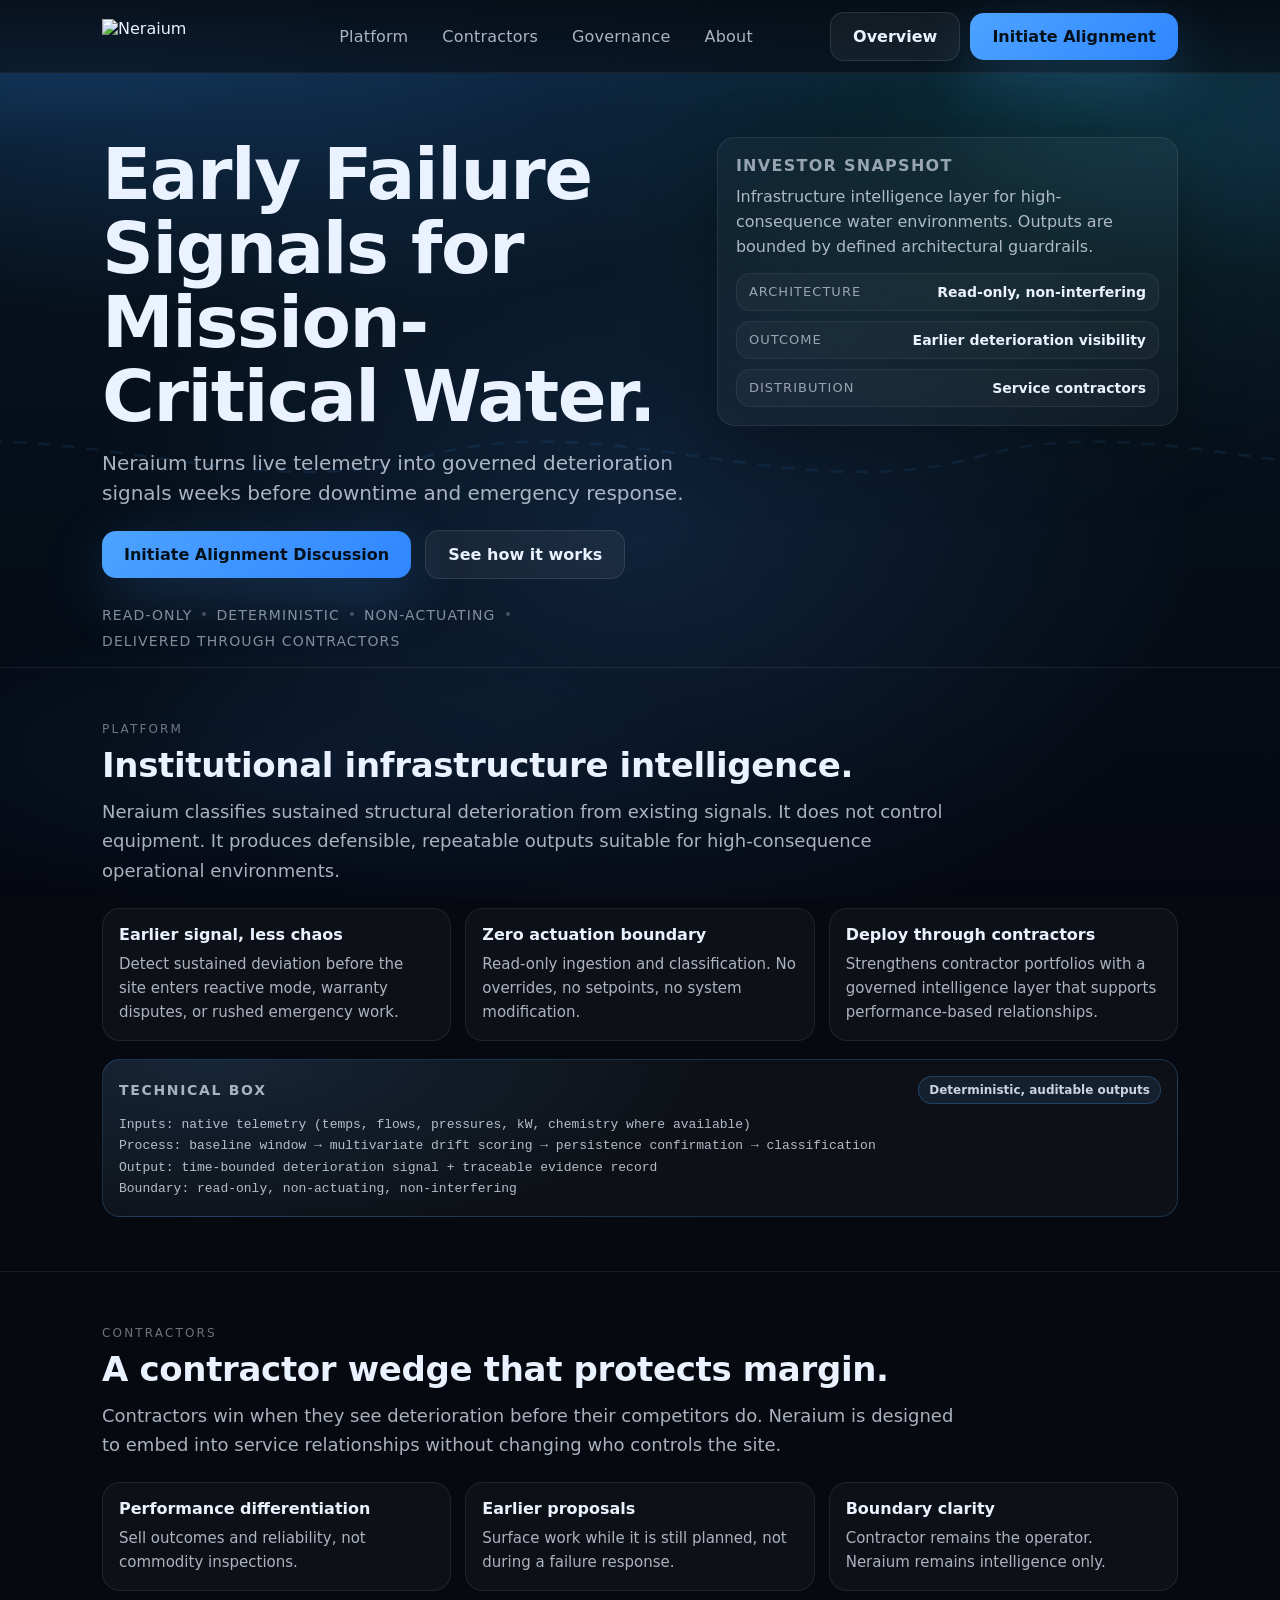
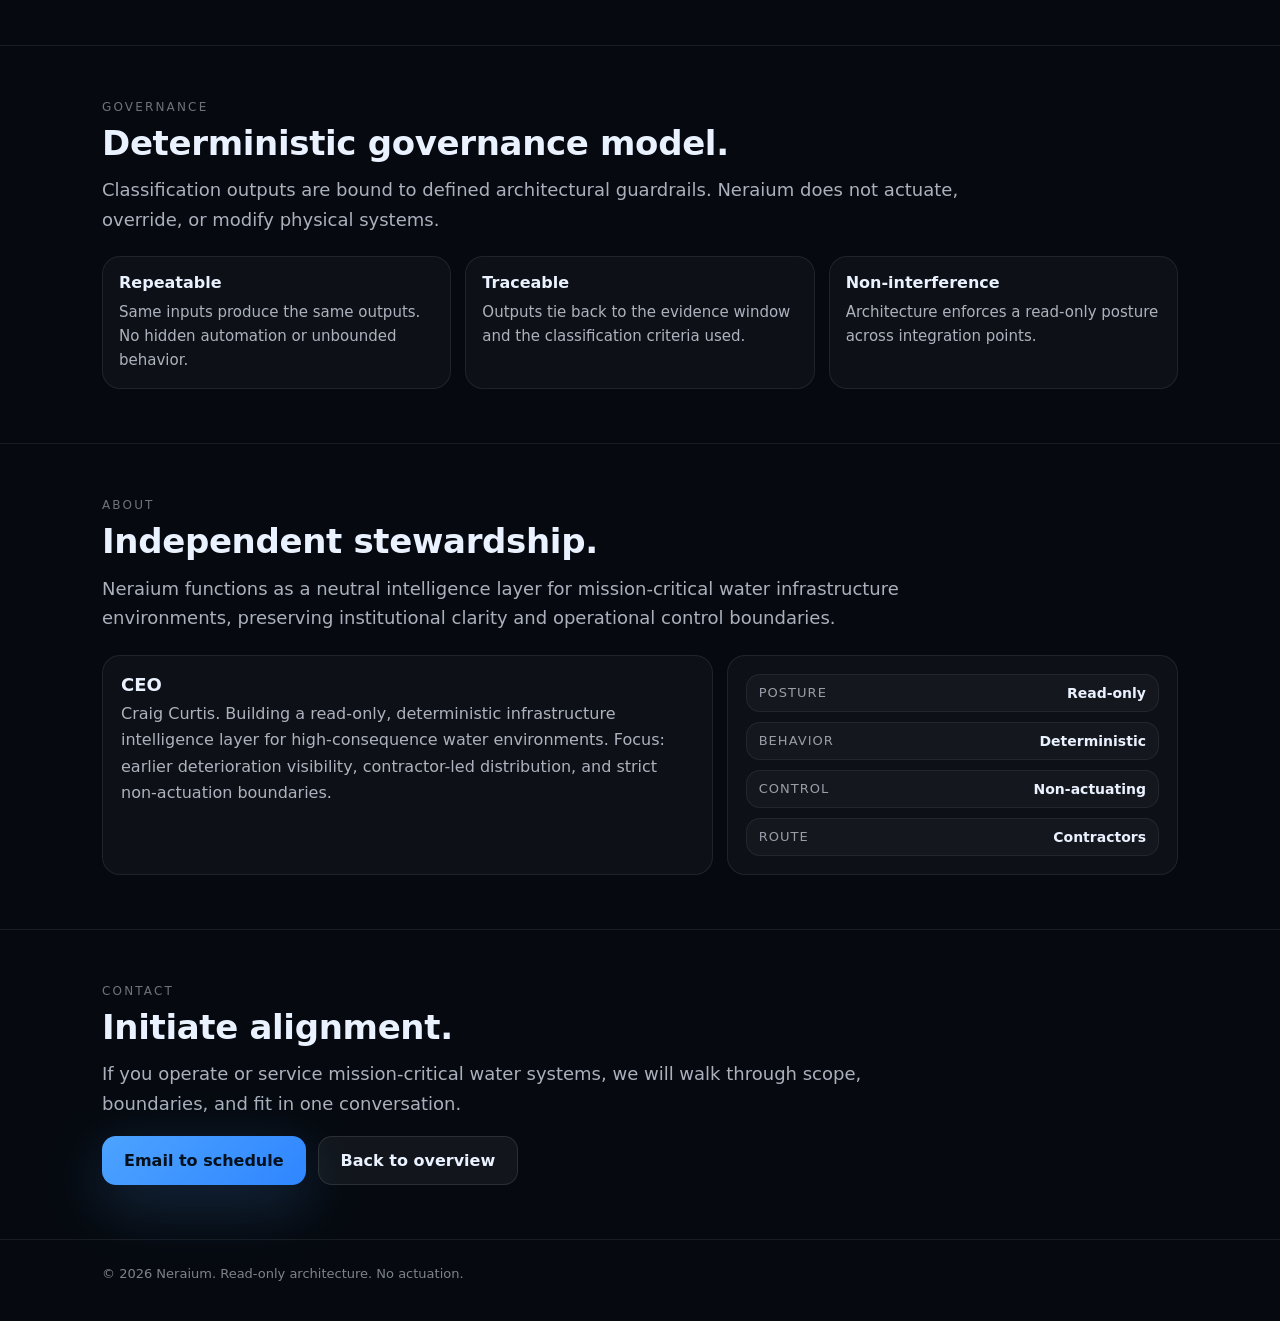
==== commit 1af0a280: "Update Index.html" ====
--- a/Index.html
+++ b/Index.html
@@ -1,315 +1,742 @@
 <!DOCTYPE html>
 <html lang="en">
 <head>
-<meta charset="UTF-8">
-<meta name="viewport" content="width=device-width, initial-scale=1.0">
-<title>Neraium | Infrastructure Intelligence</title>
-
-<style>
-:root{
-    --text:#eef4fb;
-    --muted:rgba(238,244,251,0.68);
-    --muted2:rgba(238,244,251,0.50);
-    --accent:#4da3ff;
-}
-
-*{ box-sizing:border-box; }
-
-html, body{
-    margin:0;
-    padding:0;
-    scroll-behavior:smooth;
-}
-
-body{
-    font-family:-apple-system,BlinkMacSystemFont,"Segoe UI",Inter,Roboto,sans-serif;
-    -webkit-font-smoothing:antialiased;
-    overflow-x:hidden;
-    color:var(--text);
-
-    background:
-        radial-gradient(1800px 1200px at 20% -5%, rgba(77,163,255,0.22), transparent 65%),
-        radial-gradient(1400px 1200px at 95% 35%, rgba(0,120,255,0.12), transparent 70%),
-        radial-gradient(1200px 1600px at 50% 100%, rgba(0,90,200,0.08), transparent 75%),
-        linear-gradient(180deg, #071c2a 0%, #04131d 45%, #02070c 100%);
-}
-
-/* NAV */
-nav{
-    position:fixed;
-    top:0;
-    left:0;
-    width:100%;
-    height:64px;
-    padding:0 24px; /* aligned with hero */
-    display:flex;
-    align-items:center;
-    justify-content:space-between;
-    background:rgba(7,22,34,0.88);
-    backdrop-filter:blur(16px);
-    border-bottom:1px solid rgba(255,255,255,0.06);
-    z-index:100;
-}
-
-.brand{
-    font-weight:600;
-    letter-spacing:2px;
-    font-size:13px;
-}
-
-.nav-center{
-    display:flex;
-    gap:28px;
-    font-size:13px;
-}
-
-.nav-center a{
-    position:relative;
-    color:rgba(238,244,251,0.65);
-    text-decoration:none;
-    transition:color 0.2s ease;
-}
-
-.nav-center a::after{
-    content:"";
-    position:absolute;
-    left:0;
-    bottom:-6px;
-    width:0;
-    height:1px;
-    background:rgba(77,163,255,0.85);
-    transition:width 0.25s ease;
-}
-
-.nav-center a:hover{
-    color:var(--text);
-}
-
-.nav-center a:hover::after{
-    width:100%;
-}
-
-.nav-cta{
-    font-size:13px;
-    padding:6px 14px;
-    border:1px solid rgba(255,255,255,0.18);
-    border-radius:7px;
-    color:rgba(238,244,251,0.85);
-    text-decoration:none;
-    transition:all 0.2s ease;
-}
-
-.nav-cta:hover{
-    border-color:rgba(77,163,255,0.75);
-    color:var(--text);
-}
-
-.spacer{ height:64px; }
-
-/* HERO */
-.hero{
-    padding:140px 24px 120px;
-    max-width:720px; /* tightened for visual centering */
-    margin:0 auto;
-}
-
-.hero h1{
-    font-size:clamp(38px, 7vw, 68px);
-    line-height:1.0;
-    margin:0 0 20px 0;
-    font-weight:700;
-    letter-spacing:-0.7px;
-    transform:translateX(1px); /* optical balance */
-}
-
-.hero p{
-    font-size:20px;
-    color:var(--muted);
-    margin:0 0 32px 0;
-    max-width:640px;
-}
-
-.cta{
-    display:inline-block;
-    padding:15px 24px;
-    background:linear-gradient(135deg,#4da3ff,#3a8de0);
-    color:#04111c;
-    font-weight:600;
-    border-radius:9px;
-    text-decoration:none;
-    box-shadow:0 12px 32px rgba(77,163,255,0.30);
-    transition:all 0.25s ease;
-}
-
-.cta:hover{
-    transform:translateY(-2px);
-    box-shadow:0 24px 65px rgba(77,163,255,0.40);
-}
-
-.micro{
-    margin-top:30px;
-    font-size:13px;
-    color:var(--muted2);
-    letter-spacing:0.7px;
-}
-
-/* SECTIONS */
-.section{
-    padding:110px 24px 130px;
-    max-width:720px;
-    margin:0 auto;
-    border-top:1px solid rgba(255,255,255,0.06);
-}
-
-.eyebrow{
-    font-size:12px;
-    letter-spacing:1.8px;
-    text-transform:uppercase;
-    color:rgba(238,244,251,0.42);
-    margin-bottom:14px;
-}
-
-.section h2{
-    font-size:28px;
-    margin:0 0 18px 0;
-    font-weight:600;
-}
-
-.section p{
-    font-size:18px;
-    color:var(--muted);
-    max-width:600px;
-    line-height:1.7;
-}
-
-/* TECH BOX */
-.tech-box{
-    margin-top:48px;
-    padding:32px;
-    background:rgba(255,255,255,0.035);
-    border:1px solid rgba(255,255,255,0.10);
-    border-radius:12px;
-    backdrop-filter:blur(8px);
-}
-
-.tech-box h3{
-    margin:0 0 20px 0;
-    font-size:19px;
-    font-weight:600;
-}
-
-.tech-list{
-    display:grid;
-    gap:14px;
-    font-size:16px;
-    color:var(--muted);
-}
-
-/* STEWARDSHIP */
-.steward{
-    padding:110px 24px 150px;
-    max-width:720px;
-    margin:0 auto;
-    border-top:1px solid rgba(255,255,255,0.06);
-}
-
-.steward h2{
-    font-size:28px;
-    margin:0 0 14px 0;
-    font-weight:600;
-}
-
-.steward .line{
-    font-size:17px;
-    color:var(--muted);
-    max-width:600px;
-    line-height:1.7;
-}
-
-footer{
-    padding:40px 24px 60px;
-    text-align:center;
-    color:rgba(238,244,251,0.45);
-    font-size:12px;
-    border-top:1px solid rgba(255,255,255,0.05);
-}
-
-/* MOBILE */
-@media(max-width:900px){
-    .nav-center{ display:none; }
-    .nav-cta{ display:none; }
-}
-</style>
+  <meta charset="utf-8" />
+  <meta name="viewport" content="width=device-width, initial-scale=1, viewport-fit=cover" />
+  <title>Neraium</title>
+  <meta name="description" content="Infrastructure intelligence for mission-critical water systems. Read-only. Non-actuating. Delivered through contractors." />
+
+  <style>
+    :root{
+      --bg0:#060a10;
+      --bg1:#07111b;
+      --ink:#eaf1ff;
+      --muted:rgba(234,241,255,.72);
+      --muted2:rgba(234,241,255,.55);
+      --line:rgba(255,255,255,.08);
+      --line2:rgba(255,255,255,.12);
+      --accent:#4da3ff;
+      --accent2:#2f86ff;
+      --shadow:0 18px 60px rgba(77,163,255,.22);
+      --radius:18px;
+      --max:1120px;
+    }
+
+    *{ box-sizing:border-box; }
+    html,body{ height:100%; }
+    body{
+      margin:0;
+      font-family: ui-sans-serif, system-ui, -apple-system, Segoe UI, Roboto, Helvetica, Arial, "Apple Color Emoji","Segoe UI Emoji";
+      color:var(--ink);
+      background: var(--bg0);
+      overflow-x:hidden;
+    }
+
+    /* Background that stays interesting across the whole page */
+    .bg{
+      position:fixed;
+      inset:0;
+      z-index:-2;
+      background:
+        radial-gradient(1200px 700px at 18% -10%, rgba(77,163,255,.28), transparent 60%),
+        radial-gradient(900px 700px at 85% 10%, rgba(86,255,209,.10), transparent 60%),
+        radial-gradient(900px 700px at 50% 60%, rgba(77,163,255,.14), transparent 62%),
+        linear-gradient(180deg, #07192b 0%, #07111b 30%, #050810 100%);
+      filter:saturate(110%);
+    }
+
+    /* Soft moving sheen, subtle and wide */
+    .bg::after{
+      content:"";
+      position:absolute;
+      inset:-20%;
+      background:
+        radial-gradient(700px 240px at 10% 15%, rgba(77,163,255,.14), transparent 60%),
+        radial-gradient(700px 240px at 90% 25%, rgba(77,163,255,.10), transparent 65%),
+        radial-gradient(700px 240px at 30% 75%, rgba(77,163,255,.08), transparent 65%);
+      animation: drift 14s ease-in-out infinite alternate;
+      opacity:.95;
+      pointer-events:none;
+    }
+
+    @keyframes drift{
+      0%{ transform: translate3d(-2%, -1%, 0) scale(1.02); }
+      100%{ transform: translate3d(2%, 1%, 0) scale(1.04); }
+    }
+
+    /* Optional dotted drift line */
+    .driftline{
+      position:fixed;
+      left:-10vw;
+      right:-10vw;
+      top:42vh;
+      height:140px;
+      z-index:-1;
+      opacity:.18;
+      pointer-events:none;
+    }
+    .driftline svg{
+      width:120%;
+      height:100%;
+      filter: drop-shadow(0 10px 25px rgba(77,163,255,.18));
+    }
+    .driftline path{
+      stroke: rgba(77,163,255,.55);
+      stroke-width: 3;
+      stroke-linecap: round;
+      stroke-dasharray: 6 10;
+      fill: none;
+      animation: dash 10s linear infinite;
+    }
+    @keyframes dash{
+      from{ stroke-dashoffset: 0; }
+      to{ stroke-dashoffset: -160; }
+    }
+
+    .wrap{
+      width:100%;
+      max-width:var(--max);
+      margin:0 auto;
+      padding: 0 22px;
+    }
+
+    /* Top nav */
+    .nav{
+      position:sticky;
+      top:0;
+      z-index:50;
+      backdrop-filter: blur(10px);
+      -webkit-backdrop-filter: blur(10px);
+      background: linear-gradient(180deg, rgba(6,10,16,.86), rgba(6,10,16,.56));
+      border-bottom:1px solid var(--line);
+    }
+    .nav-inner{
+      height:72px;
+      display:flex;
+      align-items:center;
+      justify-content:space-between;
+      gap:18px;
+    }
+
+    .brand{
+      display:flex;
+      align-items:center;
+      gap:12px;
+      min-width:160px;
+    }
+    .brand img{
+      height:34px;
+      width:auto;
+      display:block;
+      image-rendering:auto;
+    }
+
+    .links{
+      display:flex;
+      align-items:center;
+      gap:22px;
+    }
+    .links a{
+      color:var(--muted);
+      text-decoration:none;
+      font-weight:500;
+      letter-spacing:.2px;
+      padding:10px 6px;
+      border-radius:10px;
+      transition: background .2s ease, color .2s ease;
+    }
+    .links a:hover{
+      color:var(--ink);
+      background: rgba(255,255,255,.06);
+    }
+
+    .nav-cta{
+      display:flex;
+      align-items:center;
+      gap:10px;
+    }
+
+    .btn{
+      display:inline-flex;
+      align-items:center;
+      justify-content:center;
+      gap:10px;
+      padding:14px 22px;
+      border-radius:14px;
+      border:1px solid rgba(255,255,255,.10);
+      background: rgba(255,255,255,.05);
+      color:var(--ink);
+      text-decoration:none;
+      font-weight:600;
+      transition: transform .2s ease, box-shadow .2s ease, background .2s ease;
+      white-space:nowrap;
+    }
+    .btn:hover{
+      transform: translateY(-2px);
+      background: rgba(255,255,255,.07);
+      box-shadow: 0 18px 50px rgba(0,0,0,.32);
+    }
+    .btn.primary{
+      border:none;
+      background: linear-gradient(135deg, var(--accent), var(--accent2));
+      color:#04111c;
+      box-shadow: var(--shadow);
+    }
+    .btn.primary:hover{
+      transform: translateY(-3px);
+      box-shadow: 0 26px 70px rgba(77,163,255,.30);
+    }
+
+    /* Mobile menu button */
+    .menu-btn{
+      display:none;
+      width:44px;
+      height:44px;
+      border-radius:12px;
+      border:1px solid rgba(255,255,255,.10);
+      background: rgba(255,255,255,.05);
+      color:var(--ink);
+      align-items:center;
+      justify-content:center;
+      cursor:pointer;
+    }
+    .menu-btn svg{ width:22px; height:22px; }
+
+    .mobile-panel{
+      display:none;
+      border-top:1px solid var(--line);
+      padding: 12px 0 16px;
+    }
+    .mobile-panel a{
+      display:block;
+      padding:12px 10px;
+      border-radius:12px;
+      color:var(--muted);
+      text-decoration:none;
+      font-weight:600;
+    }
+    .mobile-panel a:hover{
+      color:var(--ink);
+      background: rgba(255,255,255,.06);
+    }
+
+    /* Hero */
+    .hero{
+      padding: 64px 0 18px;
+    }
+    .hero-grid{
+      display:grid;
+      grid-template-columns: 1.12fr .88fr;
+      gap: 28px;
+      align-items:start;
+    }
+
+    h1{
+      margin: 0 0 14px;
+      font-size: clamp(44px, 6vw, 72px);
+      line-height: 1.03;
+      letter-spacing: -0.02em;
+    }
+
+    .sub{
+      margin:0 0 22px;
+      max-width: 56ch;
+      font-size: 20px;
+      line-height: 1.5;
+      color: var(--muted);
+    }
+
+    .hero-actions{
+      display:flex;
+      align-items:center;
+      gap:14px;
+      flex-wrap:wrap;
+      margin-bottom: 18px;
+    }
+
+    .micro{
+      color: var(--muted2);
+      font-size: 14px;
+      letter-spacing:.08em;
+      text-transform: uppercase;
+      display:flex;
+      gap:10px;
+      flex-wrap:wrap;
+      align-items:center;
+      padding: 10px 0 0;
+    }
+    .dot{
+      width:4px;height:4px;border-radius:99px;background:rgba(234,241,255,.26);
+      display:inline-block;
+      transform: translateY(-1px);
+    }
+
+    /* Right side hero card */
+    .card{
+      border:1px solid var(--line);
+      background: rgba(255,255,255,.03);
+      border-radius: var(--radius);
+      padding: 18px 18px;
+      box-shadow: 0 24px 70px rgba(0,0,0,.28);
+    }
+    .card h3{
+      margin: 0 0 10px;
+      font-size: 16px;
+      letter-spacing:.08em;
+      text-transform: uppercase;
+      color: rgba(234,241,255,.62);
+    }
+    .card p{
+      margin: 0 0 14px;
+      color: var(--muted);
+      line-height: 1.55;
+      font-size: 16px;
+    }
+    .kv{
+      display:grid;
+      gap:10px;
+      margin-top: 12px;
+    }
+    .kv-row{
+      display:flex;
+      justify-content:space-between;
+      gap:12px;
+      padding: 10px 12px;
+      border-radius: 14px;
+      background: rgba(255,255,255,.03);
+      border:1px solid rgba(255,255,255,.06);
+    }
+    .kv-row span{
+      color: rgba(234,241,255,.62);
+      font-size: 13px;
+      text-transform: uppercase;
+      letter-spacing:.08em;
+    }
+    .kv-row strong{
+      color: var(--ink);
+      font-size: 14px;
+      font-weight:700;
+    }
+
+    /* Sections */
+    .section{
+      padding: 54px 0;
+      border-top: 1px solid var(--line);
+    }
+    .kicker{
+      margin:0 0 10px;
+      font-size: 12px;
+      letter-spacing:.18em;
+      text-transform: uppercase;
+      color: rgba(234,241,255,.45);
+    }
+    .h2{
+      margin:0 0 12px;
+      font-size: 34px;
+      line-height:1.15;
+      letter-spacing:-0.01em;
+    }
+    .lead{
+      margin:0;
+      max-width: 75ch;
+      color: var(--muted);
+      font-size: 18px;
+      line-height: 1.65;
+    }
+
+    .grid3{
+      margin-top: 22px;
+      display:grid;
+      grid-template-columns: repeat(3, minmax(0, 1fr));
+      gap: 14px;
+    }
+    .tile{
+      border:1px solid var(--line);
+      background: rgba(255,255,255,.03);
+      border-radius: var(--radius);
+      padding: 16px 16px;
+    }
+    .tile h4{
+      margin: 0 0 8px;
+      font-size: 16px;
+    }
+    .tile p{
+      margin: 0;
+      color: var(--muted);
+      line-height: 1.6;
+      font-size: 15px;
+    }
+
+    /* Technical box */
+    .techbox{
+      margin-top: 18px;
+      border-radius: var(--radius);
+      border:1px solid rgba(77,163,255,.22);
+      background:
+        radial-gradient(900px 320px at 10% 0%, rgba(77,163,255,.14), transparent 55%),
+        rgba(255,255,255,.03);
+      padding: 16px 16px;
+    }
+    .techbox .title{
+      display:flex;
+      align-items:center;
+      justify-content:space-between;
+      gap:12px;
+      margin-bottom: 10px;
+    }
+    .techbox .title strong{
+      font-size: 14px;
+      letter-spacing:.12em;
+      text-transform: uppercase;
+      color: rgba(234,241,255,.70);
+    }
+    .badge{
+      font-size: 12px;
+      font-weight:700;
+      padding: 6px 10px;
+      border-radius: 999px;
+      border:1px solid rgba(77,163,255,.25);
+      background: rgba(77,163,255,.10);
+      color: rgba(234,241,255,.86);
+      white-space:nowrap;
+    }
+    .code{
+      margin:0;
+      font-family: ui-monospace, SFMono-Regular, Menlo, Monaco, Consolas, "Liberation Mono", "Courier New", monospace;
+      font-size: 13px;
+      color: rgba(234,241,255,.76);
+      line-height: 1.65;
+      white-space: pre-wrap;
+    }
+
+    /* CEO section */
+    .ceo{
+      display:grid;
+      grid-template-columns: 1.15fr .85fr;
+      gap: 14px;
+      margin-top: 22px;
+      align-items:stretch;
+    }
+    .ceo .bio{
+      border:1px solid var(--line);
+      background: rgba(255,255,255,.03);
+      border-radius: var(--radius);
+      padding: 18px 18px;
+    }
+    .ceo .bio h4{ margin:0 0 6px; font-size:18px; }
+    .ceo .bio p{ margin:0; color:var(--muted); line-height:1.65; }
+
+    .ceo .facts{
+      border:1px solid var(--line);
+      background: rgba(255,255,255,.03);
+      border-radius: var(--radius);
+      padding: 18px 18px;
+      display:grid;
+      gap:10px;
+      align-content:start;
+    }
+    .fact{
+      display:flex;
+      justify-content:space-between;
+      gap:12px;
+      padding: 10px 12px;
+      border-radius: 14px;
+      background: rgba(255,255,255,.03);
+      border:1px solid rgba(255,255,255,.06);
+    }
+    .fact span{
+      color: rgba(234,241,255,.62);
+      font-size: 13px;
+      text-transform: uppercase;
+      letter-spacing:.08em;
+    }
+    .fact strong{
+      color: var(--ink);
+      font-size: 14px;
+      font-weight:800;
+      text-align:right;
+    }
+
+    /* Footer */
+    footer{
+      border-top: 1px solid var(--line);
+      padding: 26px 0 40px;
+      color: rgba(234,241,255,.52);
+      font-size: 13px;
+    }
+
+    /* Anchors */
+    .anchor{
+      scroll-margin-top: 92px;
+    }
+
+    /* Responsive */
+    @media (max-width: 920px){
+      .hero-grid{ grid-template-columns: 1fr; }
+      .card{ margin-top: 10px; }
+      .grid3{ grid-template-columns: 1fr; }
+      .ceo{ grid-template-columns: 1fr; }
+    }
+
+    @media (max-width: 720px){
+      .links{ display:none; }
+      .nav-cta{ display:none; }
+      .menu-btn{ display:inline-flex; }
+      .mobile-panel.open{ display:block; }
+      .hero{ padding: 44px 0 10px; }
+      .sub{ font-size:18px; }
+      .btn{ padding: 14px 18px; }
+      .brand{ min-width:auto; }
+      .brand img{ height:32px; }
+    }
+
+    /* Reduced motion */
+    @media (prefers-reduced-motion: reduce){
+      .bg::after, .driftline path{ animation:none !important; }
+      .btn:hover{ transform:none; }
+    }
+  </style>
 </head>
 
 <body>
-
-<nav>
-    <div class="brand">NERAIUM</div>
-
-    <div class="nav-center">
-        <a href="#how">How It Works</a>
+  <div class="bg"></div>
+
+  <div class="driftline" aria-hidden="true">
+    <svg viewBox="0 0 1200 160" preserveAspectRatio="none">
+      <path d="M0,90 C120,30 240,150 360,90 C480,30 600,150 720,90 C840,30 960,150 1080,90 C1140,60 1170,55 1200,70" />
+    </svg>
+  </div>
+
+  <header class="nav">
+    <div class="wrap nav-inner">
+      <div class="brand">
+        <!-- Put logo.png in the same folder as this index.html -->
+        <img src="./logo.png" alt="Neraium" />
+      </div>
+
+      <nav class="links" aria-label="Primary">
+        <a href="#platform">Platform</a>
+        <a href="#contractors">Contractors</a>
         <a href="#governance">Governance</a>
-        <a href="#stewardship">Stewardship</a>
+        <a href="#about">About</a>
+      </nav>
+
+      <div class="nav-cta">
+        <a class="btn" href="#platform">Overview</a>
+        <a class="btn primary" href="#contact">Initiate Alignment</a>
+      </div>
+
+      <button class="menu-btn" aria-label="Open menu" aria-expanded="false" aria-controls="mobile-panel" id="menuBtn">
+        <svg viewBox="0 0 24 24" fill="none">
+          <path d="M5 7h14M5 12h14M5 17h14" stroke="currentColor" stroke-width="2" stroke-linecap="round"/>
+        </svg>
+      </button>
     </div>
 
-    <a href="mailto:craig@neraium.com" class="nav-cta">Contact</a>
-</nav>
-
-<div class="spacer"></div>
-
-<section class="hero">
-    <h1>Deterioration Identified Weeks Before Failure.</h1>
-
-    <p>
-        A read-only intelligence layer for high-consequence water systems.
-    </p>
-
-    <a href="mailto:craig@neraium.com" class="cta">Initiate Alignment Discussion</a>
-
-    <div class="micro">
-        Read-only • No actuation • Audit-traceable output
+    <div class="wrap mobile-panel" id="mobile-panel">
+      <a href="#platform">Platform</a>
+      <a href="#contractors">Contractors</a>
+      <a href="#governance">Governance</a>
+      <a href="#about">About</a>
+      <a href="#contact">Initiate Alignment</a>
     </div>
-</section>
-
-<section id="how" class="section">
-    <div class="eyebrow">How It Works</div>
-    <h2>Early Detection Without Operational Risk</h2>
-    <p>
-        Neraium ingests native telemetry and identifies sustained deterioration patterns before operational failure. The system is strictly read-only.
-    </p>
-
-    <div class="tech-box">
-        <h3>System Characteristics</h3>
-        <div class="tech-list">
-            <div>• Continuous telemetry ingestion</div>
-            <div>• Pattern-based deterioration detection</div>
-            <div>• No control or actuation capability</div>
-            <div>• Operates within defined system boundaries</div>
-            <div>• Structured outputs with audit traceability</div>
+  </header>
+
+  <main>
+    <section class="hero">
+      <div class="wrap hero-grid">
+        <div>
+          <h1>Early Failure Signals for Mission-Critical Water.</h1>
+          <p class="sub">
+            Neraium turns live telemetry into governed deterioration signals weeks before downtime and emergency response.
+          </p>
+
+          <div class="hero-actions">
+            <a class="btn primary" href="#contact">Initiate Alignment Discussion</a>
+            <a class="btn" href="#platform">See how it works</a>
+          </div>
+
+          <div class="micro" aria-label="Key properties">
+            <span>Read-only</span><span class="dot"></span>
+            <span>Deterministic</span><span class="dot"></span>
+            <span>Non-actuating</span><span class="dot"></span>
+            <span>Delivered through contractors</span>
+          </div>
         </div>
+
+        <aside class="card" aria-label="Investor quick view">
+          <h3>Investor Snapshot</h3>
+          <p>
+            Infrastructure intelligence layer for high-consequence water environments. Outputs are bounded by defined architectural guardrails.
+          </p>
+
+          <div class="kv">
+            <div class="kv-row"><span>Architecture</span><strong>Read-only, non-interfering</strong></div>
+            <div class="kv-row"><span>Outcome</span><strong>Earlier deterioration visibility</strong></div>
+            <div class="kv-row"><span>Distribution</span><strong>Service contractors</strong></div>
+          </div>
+        </aside>
+      </div>
+    </section>
+
+    <section class="section anchor" id="platform">
+      <div class="wrap">
+        <div class="kicker">Platform</div>
+        <h2 class="h2">Institutional infrastructure intelligence.</h2>
+        <p class="lead">
+          Neraium classifies sustained structural deterioration from existing signals. It does not control equipment. It produces defensible, repeatable outputs suitable for high-consequence operational environments.
+        </p>
+
+        <div class="grid3">
+          <div class="tile">
+            <h4>Earlier signal, less chaos</h4>
+            <p>Detect sustained deviation before the site enters reactive mode, warranty disputes, or rushed emergency work.</p>
+          </div>
+          <div class="tile">
+            <h4>Zero actuation boundary</h4>
+            <p>Read-only ingestion and classification. No overrides, no setpoints, no system modification.</p>
+          </div>
+          <div class="tile">
+            <h4>Deploy through contractors</h4>
+            <p>Strengthens contractor portfolios with a governed intelligence layer that supports performance-based relationships.</p>
+          </div>
+        </div>
+
+        <div class="techbox" id="techbox">
+          <div class="title">
+            <strong>Technical Box</strong>
+            <span class="badge">Deterministic, auditable outputs</span>
+          </div>
+          <pre class="code">Inputs: native telemetry (temps, flows, pressures, kW, chemistry where available)
+Process: baseline window → multivariate drift scoring → persistence confirmation → classification
+Output: time-bounded deterioration signal + traceable evidence record
+Boundary: read-only, non-actuating, non-interfering</pre>
+        </div>
+      </div>
+    </section>
+
+    <section class="section anchor" id="contractors">
+      <div class="wrap">
+        <div class="kicker">Contractors</div>
+        <h2 class="h2">A contractor wedge that protects margin.</h2>
+        <p class="lead">
+          Contractors win when they see deterioration before their competitors do. Neraium is designed to embed into service relationships without changing who controls the site.
+        </p>
+
+        <div class="grid3">
+          <div class="tile">
+            <h4>Performance differentiation</h4>
+            <p>Sell outcomes and reliability, not commodity inspections.</p>
+          </div>
+          <div class="tile">
+            <h4>Earlier proposals</h4>
+            <p>Surface work while it is still planned, not during a failure response.</p>
+          </div>
+          <div class="tile">
+            <h4>Boundary clarity</h4>
+            <p>Contractor remains the operator. Neraium remains intelligence only.</p>
+          </div>
+        </div>
+      </div>
+    </section>
+
+    <section class="section anchor" id="governance">
+      <div class="wrap">
+        <div class="kicker">Governance</div>
+        <h2 class="h2">Deterministic governance model.</h2>
+        <p class="lead">
+          Classification outputs are bound to defined architectural guardrails. Neraium does not actuate, override, or modify physical systems.
+        </p>
+
+        <div class="grid3">
+          <div class="tile">
+            <h4>Repeatable</h4>
+            <p>Same inputs produce the same outputs. No hidden automation or unbounded behavior.</p>
+          </div>
+          <div class="tile">
+            <h4>Traceable</h4>
+            <p>Outputs tie back to the evidence window and the classification criteria used.</p>
+          </div>
+          <div class="tile">
+            <h4>Non-interference</h4>
+            <p>Architecture enforces a read-only posture across integration points.</p>
+          </div>
+        </div>
+      </div>
+    </section>
+
+    <section class="section anchor" id="about">
+      <div class="wrap">
+        <div class="kicker">About</div>
+        <h2 class="h2">Independent stewardship.</h2>
+        <p class="lead">
+          Neraium functions as a neutral intelligence layer for mission-critical water infrastructure environments, preserving institutional clarity and operational control boundaries.
+        </p>
+
+        <div class="ceo">
+          <div class="bio">
+            <h4>CEO</h4>
+            <p>
+              Craig Curtis. Building a read-only, deterministic infrastructure intelligence layer for high-consequence water environments.
+              Focus: earlier deterioration visibility, contractor-led distribution, and strict non-actuation boundaries.
+            </p>
+          </div>
+          <div class="facts">
+            <div class="fact"><span>Posture</span><strong>Read-only</strong></div>
+            <div class="fact"><span>Behavior</span><strong>Deterministic</strong></div>
+            <div class="fact"><span>Control</span><strong>Non-actuating</strong></div>
+            <div class="fact"><span>Route</span><strong>Contractors</strong></div>
+          </div>
+        </div>
+      </div>
+    </section>
+
+    <section class="section anchor" id="contact">
+      <div class="wrap">
+        <div class="kicker">Contact</div>
+        <h2 class="h2">Initiate alignment.</h2>
+        <p class="lead">
+          If you operate or service mission-critical water systems, we will walk through scope, boundaries, and fit in one conversation.
+        </p>
+
+        <div style="margin-top:18px; display:flex; gap:12px; flex-wrap:wrap;">
+          <!-- Replace the mailto with your real email -->
+          <a class="btn primary" href="mailto:hello@neraium.com?subject=Neraium%20Alignment%20Discussion">Email to schedule</a>
+          <a class="btn" href="#platform">Back to overview</a>
+        </div>
+      </div>
+    </section>
+  </main>
+
+  <footer>
+    <div class="wrap">
+      © <span id="yr"></span> Neraium. Read-only architecture. No actuation.
     </div>
-</section>
-
-<section id="governance" class="section">
-    <div class="eyebrow">Governance</div>
-    <h2>Designed to Preserve System Boundaries</h2>
-    <p>
-        Neraium does not override operators, modify controls, or introduce automation pathways. It functions solely as a read-only intelligence layer.
-    </p>
-</section>
-
-<section id="stewardship" class="steward">
-    <div class="eyebrow">Stewardship</div>
-    <h2>Independent Stewardship</h2>
-    <div class="line">
-        Founded and led by Craig Curtis. Infrastructure systems operator and platform architect.
-    </div>
-</section>
-
-<footer>
-    © 2026 Neraium
-</footer>
-
+  </footer>
+
+  <script>
+    // Year
+    document.getElementById("yr").textContent = new Date().getFullYear();
+
+    // Mobile menu
+    const btn = document.getElementById("menuBtn");
+    const panel = document.getElementById("mobile-panel");
+
+    function closeMenu(){
+      panel.classList.remove("open");
+      btn.setAttribute("aria-expanded","false");
+    }
+
+    btn.addEventListener("click", () => {
+      const open = panel.classList.toggle("open");
+      btn.setAttribute("aria-expanded", open ? "true" : "false");
+    });
+
+    // Close mobile menu when a link is clicked
+    panel.querySelectorAll("a").forEach(a => a.addEventListener("click", closeMenu));
+
+    // Defensive: ensure page always scrolls
+    document.body.style.overflowY = "auto";
+  </script>
 </body>
-</html+</html>
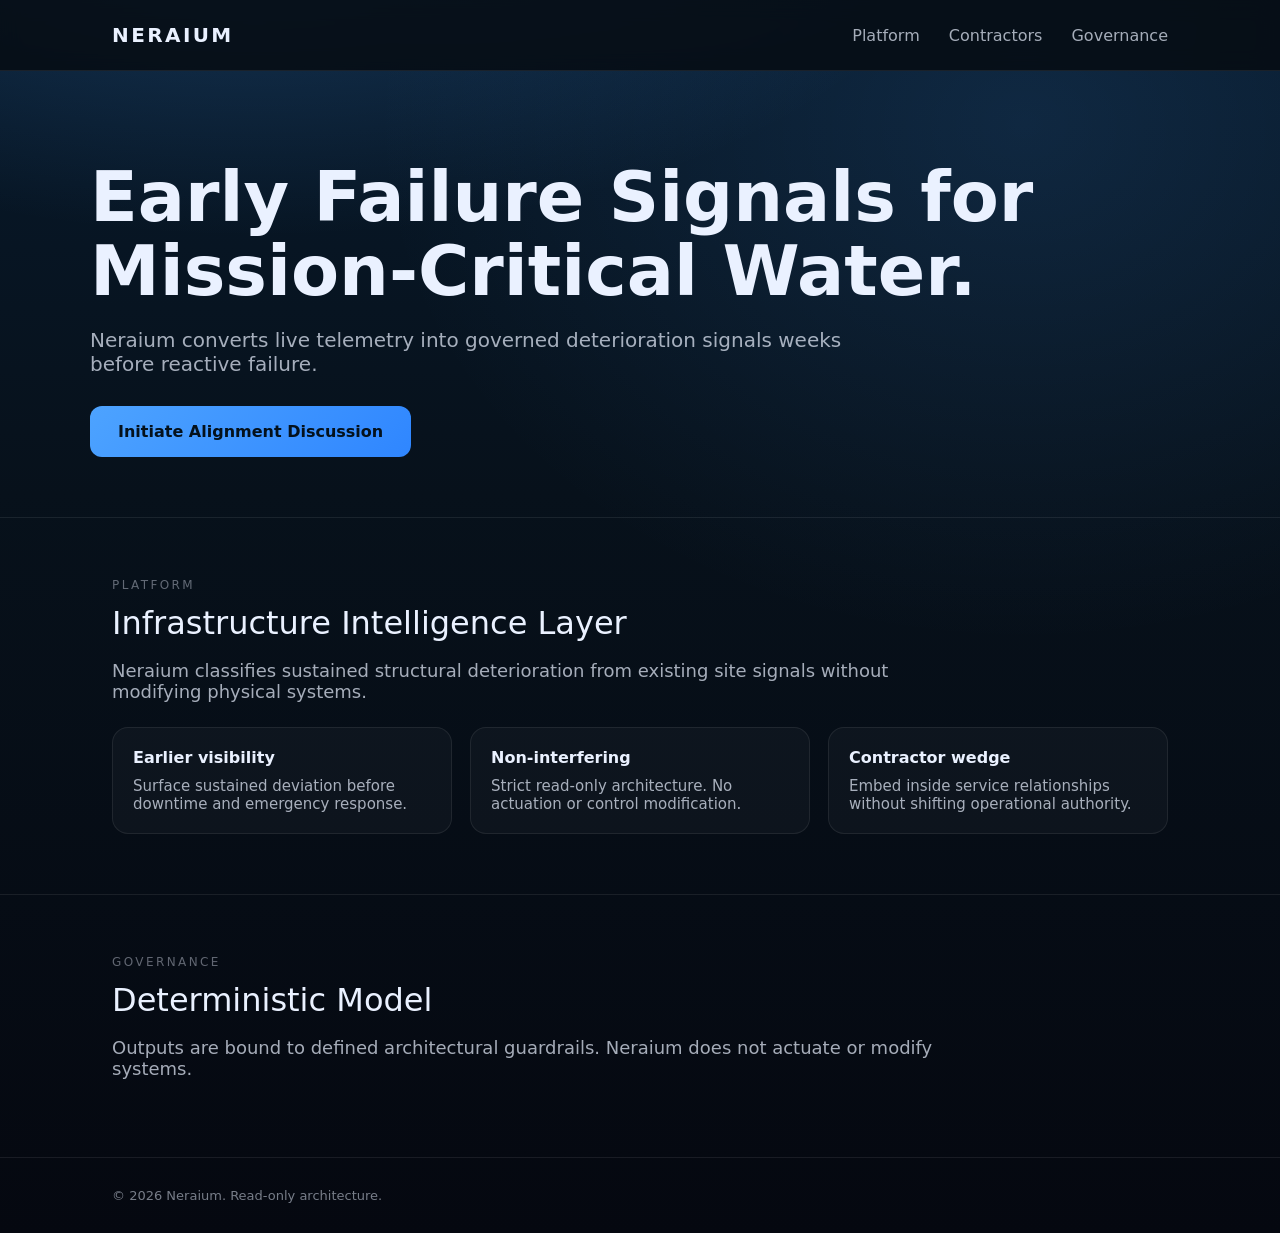
==== commit 1a525091: "Update Index.html" ====
--- a/Index.html
+++ b/Index.html
@@ -1,742 +1,193 @@
 <!DOCTYPE html>
 <html lang="en">
 <head>
-  <meta charset="utf-8" />
-  <meta name="viewport" content="width=device-width, initial-scale=1, viewport-fit=cover" />
-  <title>Neraium</title>
-  <meta name="description" content="Infrastructure intelligence for mission-critical water systems. Read-only. Non-actuating. Delivered through contractors." />
+<meta charset="utf-8">
+<meta name="viewport" content="width=device-width, initial-scale=1">
+<title>Neraium</title>
 
-  <style>
-    :root{
-      --bg0:#060a10;
-      --bg1:#07111b;
-      --ink:#eaf1ff;
-      --muted:rgba(234,241,255,.72);
-      --muted2:rgba(234,241,255,.55);
-      --line:rgba(255,255,255,.08);
-      --line2:rgba(255,255,255,.12);
-      --accent:#4da3ff;
-      --accent2:#2f86ff;
-      --shadow:0 18px 60px rgba(77,163,255,.22);
-      --radius:18px;
-      --max:1120px;
-    }
+<style>
+:root{
+  --ink:#eaf1ff;
+  --muted:rgba(234,241,255,.7);
+  --line:rgba(255,255,255,.08);
+  --accent:#4da3ff;
+}
 
-    *{ box-sizing:border-box; }
-    html,body{ height:100%; }
-    body{
-      margin:0;
-      font-family: ui-sans-serif, system-ui, -apple-system, Segoe UI, Roboto, Helvetica, Arial, "Apple Color Emoji","Segoe UI Emoji";
-      color:var(--ink);
-      background: var(--bg0);
-      overflow-x:hidden;
-    }
+*{box-sizing:border-box;}
+body{
+  margin:0;
+  font-family:system-ui,-apple-system,Segoe UI,Roboto,Helvetica,Arial;
+  color:var(--ink);
+  background:
+    radial-gradient(1200px 600px at 20% -10%, rgba(77,163,255,.25), transparent 60%),
+    radial-gradient(1000px 800px at 80% 10%, rgba(77,163,255,.12), transparent 65%),
+    linear-gradient(180deg,#07192b 0%,#07111b 40%,#050810 100%);
+}
 
-    /* Background that stays interesting across the whole page */
-    .bg{
-      position:fixed;
-      inset:0;
-      z-index:-2;
-      background:
-        radial-gradient(1200px 700px at 18% -10%, rgba(77,163,255,.28), transparent 60%),
-        radial-gradient(900px 700px at 85% 10%, rgba(86,255,209,.10), transparent 60%),
-        radial-gradient(900px 700px at 50% 60%, rgba(77,163,255,.14), transparent 62%),
-        linear-gradient(180deg, #07192b 0%, #07111b 30%, #050810 100%);
-      filter:saturate(110%);
-    }
+/* NAV */
+header{
+  position:sticky;
+  top:0;
+  backdrop-filter:blur(10px);
+  background:rgba(6,10,16,.8);
+  border-bottom:1px solid var(--line);
+}
+.wrap{
+  max-width:1100px;
+  margin:auto;
+  padding:0 22px;
+}
+.nav{
+  height:70px;
+  display:flex;
+  align-items:center;
+  justify-content:space-between;
+}
+.brand{
+  font-weight:800;
+  letter-spacing:.12em;
+  font-size:20px;
+}
+.nav a{
+  color:var(--muted);
+  text-decoration:none;
+  margin-left:24px;
+}
+.nav a:hover{color:white;}
 
-    /* Soft moving sheen, subtle and wide */
-    .bg::after{
-      content:"";
-      position:absolute;
-      inset:-20%;
-      background:
-        radial-gradient(700px 240px at 10% 15%, rgba(77,163,255,.14), transparent 60%),
-        radial-gradient(700px 240px at 90% 25%, rgba(77,163,255,.10), transparent 65%),
-        radial-gradient(700px 240px at 30% 75%, rgba(77,163,255,.08), transparent 65%);
-      animation: drift 14s ease-in-out infinite alternate;
-      opacity:.95;
-      pointer-events:none;
-    }
+/* HERO */
+.hero{
+  padding:90px 0 60px;
+}
+h1{
+  font-size:clamp(44px,6vw,70px);
+  line-height:1.05;
+  margin:0 0 20px;
+}
+.sub{
+  font-size:20px;
+  color:var(--muted);
+  max-width:60ch;
+  margin-bottom:30px;
+}
 
-    @keyframes drift{
-      0%{ transform: translate3d(-2%, -1%, 0) scale(1.02); }
-      100%{ transform: translate3d(2%, 1%, 0) scale(1.04); }
-    }
+.btn{
+  display:inline-block;
+  padding:16px 28px;
+  border-radius:12px;
+  text-decoration:none;
+  font-weight:600;
+  background:linear-gradient(135deg,var(--accent),#2f86ff);
+  color:#04111c;
+}
 
-    /* Optional dotted drift line */
-    .driftline{
-      position:fixed;
-      left:-10vw;
-      right:-10vw;
-      top:42vh;
-      height:140px;
-      z-index:-1;
-      opacity:.18;
-      pointer-events:none;
-    }
-    .driftline svg{
-      width:120%;
-      height:100%;
-      filter: drop-shadow(0 10px 25px rgba(77,163,255,.18));
-    }
-    .driftline path{
-      stroke: rgba(77,163,255,.55);
-      stroke-width: 3;
-      stroke-linecap: round;
-      stroke-dasharray: 6 10;
-      fill: none;
-      animation: dash 10s linear infinite;
-    }
-    @keyframes dash{
-      from{ stroke-dashoffset: 0; }
-      to{ stroke-dashoffset: -160; }
-    }
+/* SECTION */
+.section{
+  padding:60px 0;
+  border-top:1px solid var(--line);
+}
+.kicker{
+  font-size:12px;
+  letter-spacing:.2em;
+  text-transform:uppercase;
+  color:rgba(234,241,255,.4);
+  margin-bottom:12px;
+}
+.h2{
+  font-size:32px;
+  margin-bottom:14px;
+}
+.lead{
+  font-size:18px;
+  color:var(--muted);
+  max-width:75ch;
+}
 
-    .wrap{
-      width:100%;
-      max-width:var(--max);
-      margin:0 auto;
-      padding: 0 22px;
-    }
+.grid{
+  margin-top:25px;
+  display:grid;
+  grid-template-columns:repeat(auto-fit,minmax(250px,1fr));
+  gap:18px;
+}
+.tile{
+  background:rgba(255,255,255,.03);
+  border:1px solid var(--line);
+  border-radius:16px;
+  padding:20px;
+}
+.tile h4{margin:0 0 10px;}
+.tile p{margin:0;color:var(--muted);font-size:15px;}
 
-    /* Top nav */
-    .nav{
-      position:sticky;
-      top:0;
-      z-index:50;
-      backdrop-filter: blur(10px);
-      -webkit-backdrop-filter: blur(10px);
-      background: linear-gradient(180deg, rgba(6,10,16,.86), rgba(6,10,16,.56));
-      border-bottom:1px solid var(--line);
-    }
-    .nav-inner{
-      height:72px;
-      display:flex;
-      align-items:center;
-      justify-content:space-between;
-      gap:18px;
-    }
-
-    .brand{
-      display:flex;
-      align-items:center;
-      gap:12px;
-      min-width:160px;
-    }
-    .brand img{
-      height:34px;
-      width:auto;
-      display:block;
-      image-rendering:auto;
-    }
-
-    .links{
-      display:flex;
-      align-items:center;
-      gap:22px;
-    }
-    .links a{
-      color:var(--muted);
-      text-decoration:none;
-      font-weight:500;
-      letter-spacing:.2px;
-      padding:10px 6px;
-      border-radius:10px;
-      transition: background .2s ease, color .2s ease;
-    }
-    .links a:hover{
-      color:var(--ink);
-      background: rgba(255,255,255,.06);
-    }
-
-    .nav-cta{
-      display:flex;
-      align-items:center;
-      gap:10px;
-    }
-
-    .btn{
-      display:inline-flex;
-      align-items:center;
-      justify-content:center;
-      gap:10px;
-      padding:14px 22px;
-      border-radius:14px;
-      border:1px solid rgba(255,255,255,.10);
-      background: rgba(255,255,255,.05);
-      color:var(--ink);
-      text-decoration:none;
-      font-weight:600;
-      transition: transform .2s ease, box-shadow .2s ease, background .2s ease;
-      white-space:nowrap;
-    }
-    .btn:hover{
-      transform: translateY(-2px);
-      background: rgba(255,255,255,.07);
-      box-shadow: 0 18px 50px rgba(0,0,0,.32);
-    }
-    .btn.primary{
-      border:none;
-      background: linear-gradient(135deg, var(--accent), var(--accent2));
-      color:#04111c;
-      box-shadow: var(--shadow);
-    }
-    .btn.primary:hover{
-      transform: translateY(-3px);
-      box-shadow: 0 26px 70px rgba(77,163,255,.30);
-    }
-
-    /* Mobile menu button */
-    .menu-btn{
-      display:none;
-      width:44px;
-      height:44px;
-      border-radius:12px;
-      border:1px solid rgba(255,255,255,.10);
-      background: rgba(255,255,255,.05);
-      color:var(--ink);
-      align-items:center;
-      justify-content:center;
-      cursor:pointer;
-    }
-    .menu-btn svg{ width:22px; height:22px; }
-
-    .mobile-panel{
-      display:none;
-      border-top:1px solid var(--line);
-      padding: 12px 0 16px;
-    }
-    .mobile-panel a{
-      display:block;
-      padding:12px 10px;
-      border-radius:12px;
-      color:var(--muted);
-      text-decoration:none;
-      font-weight:600;
-    }
-    .mobile-panel a:hover{
-      color:var(--ink);
-      background: rgba(255,255,255,.06);
-    }
-
-    /* Hero */
-    .hero{
-      padding: 64px 0 18px;
-    }
-    .hero-grid{
-      display:grid;
-      grid-template-columns: 1.12fr .88fr;
-      gap: 28px;
-      align-items:start;
-    }
-
-    h1{
-      margin: 0 0 14px;
-      font-size: clamp(44px, 6vw, 72px);
-      line-height: 1.03;
-      letter-spacing: -0.02em;
-    }
-
-    .sub{
-      margin:0 0 22px;
-      max-width: 56ch;
-      font-size: 20px;
-      line-height: 1.5;
-      color: var(--muted);
-    }
-
-    .hero-actions{
-      display:flex;
-      align-items:center;
-      gap:14px;
-      flex-wrap:wrap;
-      margin-bottom: 18px;
-    }
-
-    .micro{
-      color: var(--muted2);
-      font-size: 14px;
-      letter-spacing:.08em;
-      text-transform: uppercase;
-      display:flex;
-      gap:10px;
-      flex-wrap:wrap;
-      align-items:center;
-      padding: 10px 0 0;
-    }
-    .dot{
-      width:4px;height:4px;border-radius:99px;background:rgba(234,241,255,.26);
-      display:inline-block;
-      transform: translateY(-1px);
-    }
-
-    /* Right side hero card */
-    .card{
-      border:1px solid var(--line);
-      background: rgba(255,255,255,.03);
-      border-radius: var(--radius);
-      padding: 18px 18px;
-      box-shadow: 0 24px 70px rgba(0,0,0,.28);
-    }
-    .card h3{
-      margin: 0 0 10px;
-      font-size: 16px;
-      letter-spacing:.08em;
-      text-transform: uppercase;
-      color: rgba(234,241,255,.62);
-    }
-    .card p{
-      margin: 0 0 14px;
-      color: var(--muted);
-      line-height: 1.55;
-      font-size: 16px;
-    }
-    .kv{
-      display:grid;
-      gap:10px;
-      margin-top: 12px;
-    }
-    .kv-row{
-      display:flex;
-      justify-content:space-between;
-      gap:12px;
-      padding: 10px 12px;
-      border-radius: 14px;
-      background: rgba(255,255,255,.03);
-      border:1px solid rgba(255,255,255,.06);
-    }
-    .kv-row span{
-      color: rgba(234,241,255,.62);
-      font-size: 13px;
-      text-transform: uppercase;
-      letter-spacing:.08em;
-    }
-    .kv-row strong{
-      color: var(--ink);
-      font-size: 14px;
-      font-weight:700;
-    }
-
-    /* Sections */
-    .section{
-      padding: 54px 0;
-      border-top: 1px solid var(--line);
-    }
-    .kicker{
-      margin:0 0 10px;
-      font-size: 12px;
-      letter-spacing:.18em;
-      text-transform: uppercase;
-      color: rgba(234,241,255,.45);
-    }
-    .h2{
-      margin:0 0 12px;
-      font-size: 34px;
-      line-height:1.15;
-      letter-spacing:-0.01em;
-    }
-    .lead{
-      margin:0;
-      max-width: 75ch;
-      color: var(--muted);
-      font-size: 18px;
-      line-height: 1.65;
-    }
-
-    .grid3{
-      margin-top: 22px;
-      display:grid;
-      grid-template-columns: repeat(3, minmax(0, 1fr));
-      gap: 14px;
-    }
-    .tile{
-      border:1px solid var(--line);
-      background: rgba(255,255,255,.03);
-      border-radius: var(--radius);
-      padding: 16px 16px;
-    }
-    .tile h4{
-      margin: 0 0 8px;
-      font-size: 16px;
-    }
-    .tile p{
-      margin: 0;
-      color: var(--muted);
-      line-height: 1.6;
-      font-size: 15px;
-    }
-
-    /* Technical box */
-    .techbox{
-      margin-top: 18px;
-      border-radius: var(--radius);
-      border:1px solid rgba(77,163,255,.22);
-      background:
-        radial-gradient(900px 320px at 10% 0%, rgba(77,163,255,.14), transparent 55%),
-        rgba(255,255,255,.03);
-      padding: 16px 16px;
-    }
-    .techbox .title{
-      display:flex;
-      align-items:center;
-      justify-content:space-between;
-      gap:12px;
-      margin-bottom: 10px;
-    }
-    .techbox .title strong{
-      font-size: 14px;
-      letter-spacing:.12em;
-      text-transform: uppercase;
-      color: rgba(234,241,255,.70);
-    }
-    .badge{
-      font-size: 12px;
-      font-weight:700;
-      padding: 6px 10px;
-      border-radius: 999px;
-      border:1px solid rgba(77,163,255,.25);
-      background: rgba(77,163,255,.10);
-      color: rgba(234,241,255,.86);
-      white-space:nowrap;
-    }
-    .code{
-      margin:0;
-      font-family: ui-monospace, SFMono-Regular, Menlo, Monaco, Consolas, "Liberation Mono", "Courier New", monospace;
-      font-size: 13px;
-      color: rgba(234,241,255,.76);
-      line-height: 1.65;
-      white-space: pre-wrap;
-    }
-
-    /* CEO section */
-    .ceo{
-      display:grid;
-      grid-template-columns: 1.15fr .85fr;
-      gap: 14px;
-      margin-top: 22px;
-      align-items:stretch;
-    }
-    .ceo .bio{
-      border:1px solid var(--line);
-      background: rgba(255,255,255,.03);
-      border-radius: var(--radius);
-      padding: 18px 18px;
-    }
-    .ceo .bio h4{ margin:0 0 6px; font-size:18px; }
-    .ceo .bio p{ margin:0; color:var(--muted); line-height:1.65; }
-
-    .ceo .facts{
-      border:1px solid var(--line);
-      background: rgba(255,255,255,.03);
-      border-radius: var(--radius);
-      padding: 18px 18px;
-      display:grid;
-      gap:10px;
-      align-content:start;
-    }
-    .fact{
-      display:flex;
-      justify-content:space-between;
-      gap:12px;
-      padding: 10px 12px;
-      border-radius: 14px;
-      background: rgba(255,255,255,.03);
-      border:1px solid rgba(255,255,255,.06);
-    }
-    .fact span{
-      color: rgba(234,241,255,.62);
-      font-size: 13px;
-      text-transform: uppercase;
-      letter-spacing:.08em;
-    }
-    .fact strong{
-      color: var(--ink);
-      font-size: 14px;
-      font-weight:800;
-      text-align:right;
-    }
-
-    /* Footer */
-    footer{
-      border-top: 1px solid var(--line);
-      padding: 26px 0 40px;
-      color: rgba(234,241,255,.52);
-      font-size: 13px;
-    }
-
-    /* Anchors */
-    .anchor{
-      scroll-margin-top: 92px;
-    }
-
-    /* Responsive */
-    @media (max-width: 920px){
-      .hero-grid{ grid-template-columns: 1fr; }
-      .card{ margin-top: 10px; }
-      .grid3{ grid-template-columns: 1fr; }
-      .ceo{ grid-template-columns: 1fr; }
-    }
-
-    @media (max-width: 720px){
-      .links{ display:none; }
-      .nav-cta{ display:none; }
-      .menu-btn{ display:inline-flex; }
-      .mobile-panel.open{ display:block; }
-      .hero{ padding: 44px 0 10px; }
-      .sub{ font-size:18px; }
-      .btn{ padding: 14px 18px; }
-      .brand{ min-width:auto; }
-      .brand img{ height:32px; }
-    }
-
-    /* Reduced motion */
-    @media (prefers-reduced-motion: reduce){
-      .bg::after, .driftline path{ animation:none !important; }
-      .btn:hover{ transform:none; }
-    }
-  </style>
+footer{
+  border-top:1px solid var(--line);
+  padding:30px 0;
+  font-size:13px;
+  color:rgba(234,241,255,.5);
+}
+</style>
 </head>
 
 <body>
-  <div class="bg"></div>
 
-  <div class="driftline" aria-hidden="true">
-    <svg viewBox="0 0 1200 160" preserveAspectRatio="none">
-      <path d="M0,90 C120,30 240,150 360,90 C480,30 600,150 720,90 C840,30 960,150 1080,90 C1140,60 1170,55 1200,70" />
-    </svg>
-  </div>
-
-  <header class="nav">
-    <div class="wrap nav-inner">
-      <div class="brand">
-        <!-- Put logo.png in the same folder as this index.html -->
-        <img src="./logo.png" alt="Neraium" />
-      </div>
-
-      <nav class="links" aria-label="Primary">
-        <a href="#platform">Platform</a>
-        <a href="#contractors">Contractors</a>
-        <a href="#governance">Governance</a>
-        <a href="#about">About</a>
-      </nav>
-
-      <div class="nav-cta">
-        <a class="btn" href="#platform">Overview</a>
-        <a class="btn primary" href="#contact">Initiate Alignment</a>
-      </div>
-
-      <button class="menu-btn" aria-label="Open menu" aria-expanded="false" aria-controls="mobile-panel" id="menuBtn">
-        <svg viewBox="0 0 24 24" fill="none">
-          <path d="M5 7h14M5 12h14M5 17h14" stroke="currentColor" stroke-width="2" stroke-linecap="round"/>
-        </svg>
-      </button>
-    </div>
-
-    <div class="wrap mobile-panel" id="mobile-panel">
+<header>
+  <div class="wrap nav">
+    <div class="brand">NERAIUM</div>
+    <nav>
       <a href="#platform">Platform</a>
       <a href="#contractors">Contractors</a>
       <a href="#governance">Governance</a>
-      <a href="#about">About</a>
-      <a href="#contact">Initiate Alignment</a>
+    </nav>
+  </div>
+</header>
+
+<section class="hero wrap">
+  <h1>Early Failure Signals for Mission-Critical Water.</h1>
+  <p class="sub">
+    Neraium converts live telemetry into governed deterioration signals weeks before reactive failure.
+  </p>
+  <a class="btn" href="#platform">Initiate Alignment Discussion</a>
+</section>
+
+<section id="platform" class="section">
+  <div class="wrap">
+    <div class="kicker">Platform</div>
+    <div class="h2">Infrastructure Intelligence Layer</div>
+    <p class="lead">
+      Neraium classifies sustained structural deterioration from existing site signals without modifying physical systems.
+    </p>
+
+    <div class="grid">
+      <div class="tile">
+        <h4>Earlier visibility</h4>
+        <p>Surface sustained deviation before downtime and emergency response.</p>
+      </div>
+      <div class="tile">
+        <h4>Non-interfering</h4>
+        <p>Strict read-only architecture. No actuation or control modification.</p>
+      </div>
+      <div class="tile">
+        <h4>Contractor wedge</h4>
+        <p>Embed inside service relationships without shifting operational authority.</p>
+      </div>
     </div>
-  </header>
+  </div>
+</section>
 
-  <main>
-    <section class="hero">
-      <div class="wrap hero-grid">
-        <div>
-          <h1>Early Failure Signals for Mission-Critical Water.</h1>
-          <p class="sub">
-            Neraium turns live telemetry into governed deterioration signals weeks before downtime and emergency response.
-          </p>
+<section id="governance" class="section">
+  <div class="wrap">
+    <div class="kicker">Governance</div>
+    <div class="h2">Deterministic Model</div>
+    <p class="lead">
+      Outputs are bound to defined architectural guardrails. Neraium does not actuate or modify systems.
+    </p>
+  </div>
+</section>
 
-          <div class="hero-actions">
-            <a class="btn primary" href="#contact">Initiate Alignment Discussion</a>
-            <a class="btn" href="#platform">See how it works</a>
-          </div>
+<footer>
+  <div class="wrap">
+    © 2026 Neraium. Read-only architecture.
+  </div>
+</footer>
 
-          <div class="micro" aria-label="Key properties">
-            <span>Read-only</span><span class="dot"></span>
-            <span>Deterministic</span><span class="dot"></span>
-            <span>Non-actuating</span><span class="dot"></span>
-            <span>Delivered through contractors</span>
-          </div>
-        </div>
-
-        <aside class="card" aria-label="Investor quick view">
-          <h3>Investor Snapshot</h3>
-          <p>
-            Infrastructure intelligence layer for high-consequence water environments. Outputs are bounded by defined architectural guardrails.
-          </p>
-
-          <div class="kv">
-            <div class="kv-row"><span>Architecture</span><strong>Read-only, non-interfering</strong></div>
-            <div class="kv-row"><span>Outcome</span><strong>Earlier deterioration visibility</strong></div>
-            <div class="kv-row"><span>Distribution</span><strong>Service contractors</strong></div>
-          </div>
-        </aside>
-      </div>
-    </section>
-
-    <section class="section anchor" id="platform">
-      <div class="wrap">
-        <div class="kicker">Platform</div>
-        <h2 class="h2">Institutional infrastructure intelligence.</h2>
-        <p class="lead">
-          Neraium classifies sustained structural deterioration from existing signals. It does not control equipment. It produces defensible, repeatable outputs suitable for high-consequence operational environments.
-        </p>
-
-        <div class="grid3">
-          <div class="tile">
-            <h4>Earlier signal, less chaos</h4>
-            <p>Detect sustained deviation before the site enters reactive mode, warranty disputes, or rushed emergency work.</p>
-          </div>
-          <div class="tile">
-            <h4>Zero actuation boundary</h4>
-            <p>Read-only ingestion and classification. No overrides, no setpoints, no system modification.</p>
-          </div>
-          <div class="tile">
-            <h4>Deploy through contractors</h4>
-            <p>Strengthens contractor portfolios with a governed intelligence layer that supports performance-based relationships.</p>
-          </div>
-        </div>
-
-        <div class="techbox" id="techbox">
-          <div class="title">
-            <strong>Technical Box</strong>
-            <span class="badge">Deterministic, auditable outputs</span>
-          </div>
-          <pre class="code">Inputs: native telemetry (temps, flows, pressures, kW, chemistry where available)
-Process: baseline window → multivariate drift scoring → persistence confirmation → classification
-Output: time-bounded deterioration signal + traceable evidence record
-Boundary: read-only, non-actuating, non-interfering</pre>
-        </div>
-      </div>
-    </section>
-
-    <section class="section anchor" id="contractors">
-      <div class="wrap">
-        <div class="kicker">Contractors</div>
-        <h2 class="h2">A contractor wedge that protects margin.</h2>
-        <p class="lead">
-          Contractors win when they see deterioration before their competitors do. Neraium is designed to embed into service relationships without changing who controls the site.
-        </p>
-
-        <div class="grid3">
-          <div class="tile">
-            <h4>Performance differentiation</h4>
-            <p>Sell outcomes and reliability, not commodity inspections.</p>
-          </div>
-          <div class="tile">
-            <h4>Earlier proposals</h4>
-            <p>Surface work while it is still planned, not during a failure response.</p>
-          </div>
-          <div class="tile">
-            <h4>Boundary clarity</h4>
-            <p>Contractor remains the operator. Neraium remains intelligence only.</p>
-          </div>
-        </div>
-      </div>
-    </section>
-
-    <section class="section anchor" id="governance">
-      <div class="wrap">
-        <div class="kicker">Governance</div>
-        <h2 class="h2">Deterministic governance model.</h2>
-        <p class="lead">
-          Classification outputs are bound to defined architectural guardrails. Neraium does not actuate, override, or modify physical systems.
-        </p>
-
-        <div class="grid3">
-          <div class="tile">
-            <h4>Repeatable</h4>
-            <p>Same inputs produce the same outputs. No hidden automation or unbounded behavior.</p>
-          </div>
-          <div class="tile">
-            <h4>Traceable</h4>
-            <p>Outputs tie back to the evidence window and the classification criteria used.</p>
-          </div>
-          <div class="tile">
-            <h4>Non-interference</h4>
-            <p>Architecture enforces a read-only posture across integration points.</p>
-          </div>
-        </div>
-      </div>
-    </section>
-
-    <section class="section anchor" id="about">
-      <div class="wrap">
-        <div class="kicker">About</div>
-        <h2 class="h2">Independent stewardship.</h2>
-        <p class="lead">
-          Neraium functions as a neutral intelligence layer for mission-critical water infrastructure environments, preserving institutional clarity and operational control boundaries.
-        </p>
-
-        <div class="ceo">
-          <div class="bio">
-            <h4>CEO</h4>
-            <p>
-              Craig Curtis. Building a read-only, deterministic infrastructure intelligence layer for high-consequence water environments.
-              Focus: earlier deterioration visibility, contractor-led distribution, and strict non-actuation boundaries.
-            </p>
-          </div>
-          <div class="facts">
-            <div class="fact"><span>Posture</span><strong>Read-only</strong></div>
-            <div class="fact"><span>Behavior</span><strong>Deterministic</strong></div>
-            <div class="fact"><span>Control</span><strong>Non-actuating</strong></div>
-            <div class="fact"><span>Route</span><strong>Contractors</strong></div>
-          </div>
-        </div>
-      </div>
-    </section>
-
-    <section class="section anchor" id="contact">
-      <div class="wrap">
-        <div class="kicker">Contact</div>
-        <h2 class="h2">Initiate alignment.</h2>
-        <p class="lead">
-          If you operate or service mission-critical water systems, we will walk through scope, boundaries, and fit in one conversation.
-        </p>
-
-        <div style="margin-top:18px; display:flex; gap:12px; flex-wrap:wrap;">
-          <!-- Replace the mailto with your real email -->
-          <a class="btn primary" href="mailto:hello@neraium.com?subject=Neraium%20Alignment%20Discussion">Email to schedule</a>
-          <a class="btn" href="#platform">Back to overview</a>
-        </div>
-      </div>
-    </section>
-  </main>
-
-  <footer>
-    <div class="wrap">
-      © <span id="yr"></span> Neraium. Read-only architecture. No actuation.
-    </div>
-  </footer>
-
-  <script>
-    // Year
-    document.getElementById("yr").textContent = new Date().getFullYear();
-
-    // Mobile menu
-    const btn = document.getElementById("menuBtn");
-    const panel = document.getElementById("mobile-panel");
-
-    function closeMenu(){
-      panel.classList.remove("open");
-      btn.setAttribute("aria-expanded","false");
-    }
-
-    btn.addEventListener("click", () => {
-      const open = panel.classList.toggle("open");
-      btn.setAttribute("aria-expanded", open ? "true" : "false");
-    });
-
-    // Close mobile menu when a link is clicked
-    panel.querySelectorAll("a").forEach(a => a.addEventListener("click", closeMenu));
-
-    // Defensive: ensure page always scrolls
-    document.body.style.overflowY = "auto";
-  </script>
 </body>
 </html>
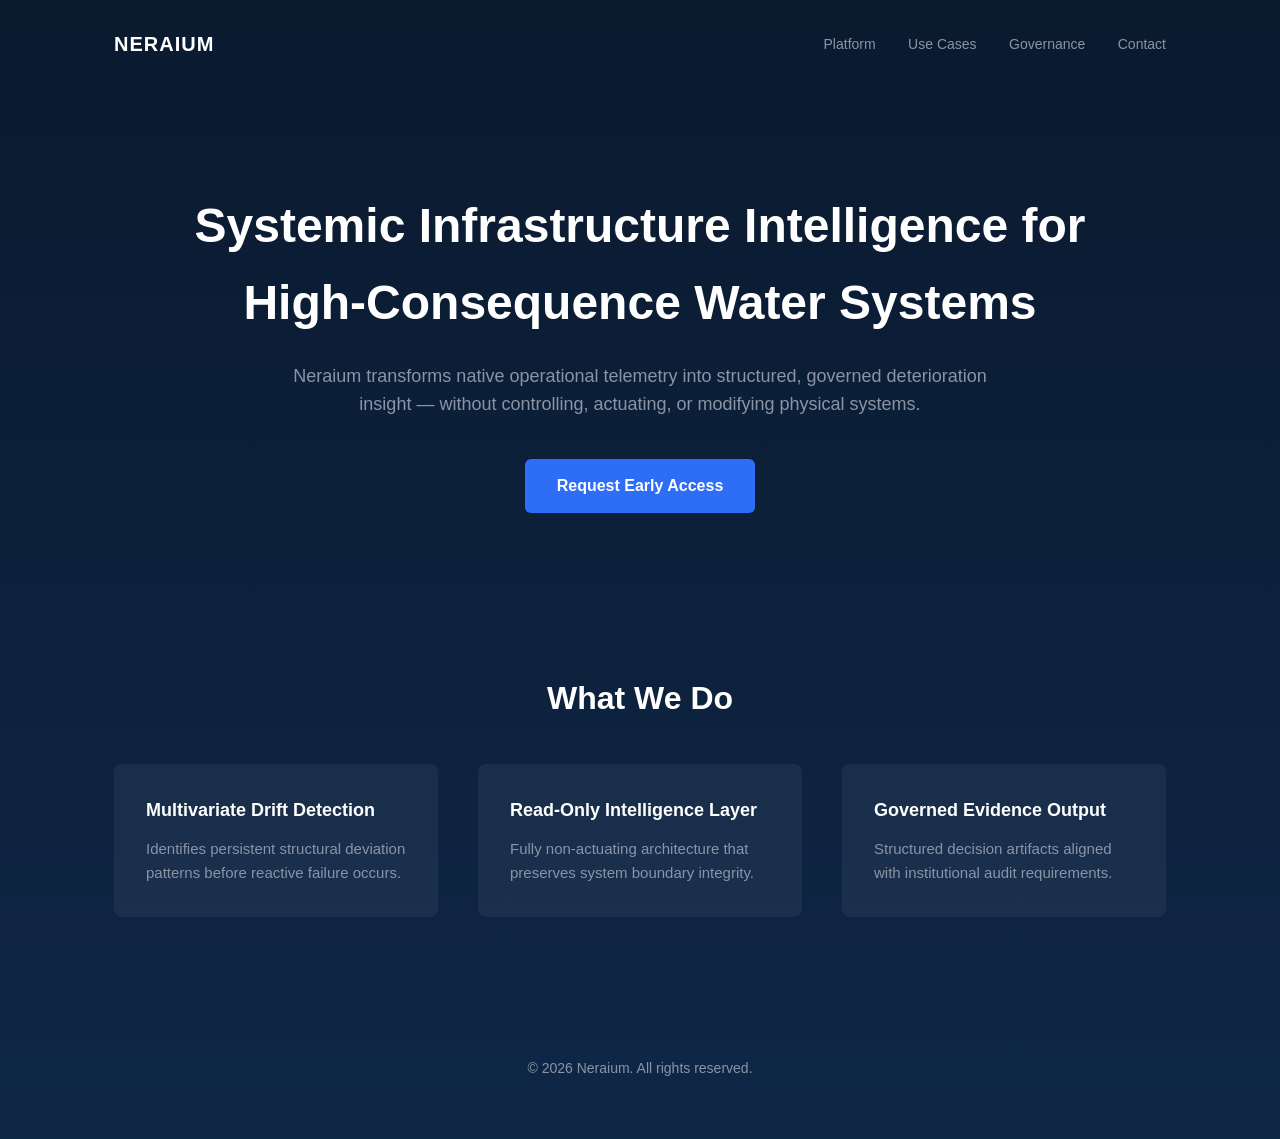
==== commit 8c1ac835: "Update Index.html" ====
--- a/Index.html
+++ b/Index.html
@@ -1,193 +1,197 @@
 <!DOCTYPE html>
 <html lang="en">
 <head>
-<meta charset="utf-8">
-<meta name="viewport" content="width=device-width, initial-scale=1">
-<title>Neraium</title>
+  <meta charset="UTF-8" />
+  <meta name="viewport" content="width=device-width, initial-scale=1.0" />
+  <title>Neraium</title>
+  <style>
+    :root {
+      --navy: #0a1a2f;
+      --deep: #0f2747;
+      --accent: #2e6df6;
+      --light: #f5f7fa;
+      --gray: #8a94a6;
+    }
 
-<style>
-:root{
-  --ink:#eaf1ff;
-  --muted:rgba(234,241,255,.7);
-  --line:rgba(255,255,255,.08);
-  --accent:#4da3ff;
-}
+    * {
+      margin: 0;
+      padding: 0;
+      box-sizing: border-box;
+      font-family: -apple-system, BlinkMacSystemFont, "Segoe UI", Roboto, sans-serif;
+    }
 
-*{box-sizing:border-box;}
-body{
-  margin:0;
-  font-family:system-ui,-apple-system,Segoe UI,Roboto,Helvetica,Arial;
-  color:var(--ink);
-  background:
-    radial-gradient(1200px 600px at 20% -10%, rgba(77,163,255,.25), transparent 60%),
-    radial-gradient(1000px 800px at 80% 10%, rgba(77,163,255,.12), transparent 65%),
-    linear-gradient(180deg,#07192b 0%,#07111b 40%,#050810 100%);
-}
+    body {
+      background: linear-gradient(180deg, var(--navy), var(--deep));
+      color: white;
+      line-height: 1.6;
+    }
 
-/* NAV */
-header{
-  position:sticky;
-  top:0;
-  backdrop-filter:blur(10px);
-  background:rgba(6,10,16,.8);
-  border-bottom:1px solid var(--line);
-}
-.wrap{
-  max-width:1100px;
-  margin:auto;
-  padding:0 22px;
-}
-.nav{
-  height:70px;
-  display:flex;
-  align-items:center;
-  justify-content:space-between;
-}
-.brand{
-  font-weight:800;
-  letter-spacing:.12em;
-  font-size:20px;
-}
-.nav a{
-  color:var(--muted);
-  text-decoration:none;
-  margin-left:24px;
-}
-.nav a:hover{color:white;}
+    .container {
+      max-width: 1100px;
+      margin: 0 auto;
+      padding: 0 24px;
+    }
 
-/* HERO */
-.hero{
-  padding:90px 0 60px;
-}
-h1{
-  font-size:clamp(44px,6vw,70px);
-  line-height:1.05;
-  margin:0 0 20px;
-}
-.sub{
-  font-size:20px;
-  color:var(--muted);
-  max-width:60ch;
-  margin-bottom:30px;
-}
+    header {
+      padding: 28px 0;
+      display: flex;
+      justify-content: space-between;
+      align-items: center;
+    }
 
-.btn{
-  display:inline-block;
-  padding:16px 28px;
-  border-radius:12px;
-  text-decoration:none;
-  font-weight:600;
-  background:linear-gradient(135deg,var(--accent),#2f86ff);
-  color:#04111c;
-}
+    .logo {
+      font-weight: 700;
+      font-size: 20px;
+      letter-spacing: 1px;
+    }
 
-/* SECTION */
-.section{
-  padding:60px 0;
-  border-top:1px solid var(--line);
-}
-.kicker{
-  font-size:12px;
-  letter-spacing:.2em;
-  text-transform:uppercase;
-  color:rgba(234,241,255,.4);
-  margin-bottom:12px;
-}
-.h2{
-  font-size:32px;
-  margin-bottom:14px;
-}
-.lead{
-  font-size:18px;
-  color:var(--muted);
-  max-width:75ch;
-}
+    nav a {
+      color: var(--gray);
+      text-decoration: none;
+      margin-left: 28px;
+      font-size: 14px;
+      transition: 0.2s;
+    }
 
-.grid{
-  margin-top:25px;
-  display:grid;
-  grid-template-columns:repeat(auto-fit,minmax(250px,1fr));
-  gap:18px;
-}
-.tile{
-  background:rgba(255,255,255,.03);
-  border:1px solid var(--line);
-  border-radius:16px;
-  padding:20px;
-}
-.tile h4{margin:0 0 10px;}
-.tile p{margin:0;color:var(--muted);font-size:15px;}
+    nav a:hover {
+      color: white;
+    }
 
-footer{
-  border-top:1px solid var(--line);
-  padding:30px 0;
-  font-size:13px;
-  color:rgba(234,241,255,.5);
-}
-</style>
+    .hero {
+      padding: 100px 0 80px;
+      text-align: center;
+    }
+
+    .hero h1 {
+      font-size: 48px;
+      font-weight: 700;
+      margin-bottom: 20px;
+      max-width: 900px;
+      margin-left: auto;
+      margin-right: auto;
+    }
+
+    .hero p {
+      font-size: 18px;
+      color: var(--gray);
+      max-width: 750px;
+      margin: 0 auto 40px;
+    }
+
+    .cta {
+      display: inline-block;
+      padding: 14px 32px;
+      background: var(--accent);
+      color: white;
+      text-decoration: none;
+      border-radius: 6px;
+      font-weight: 600;
+      transition: 0.2s;
+    }
+
+    .cta:hover {
+      background: #1f56d9;
+    }
+
+    .section {
+      padding: 80px 0;
+    }
+
+    .section h2 {
+      font-size: 32px;
+      margin-bottom: 24px;
+      text-align: center;
+    }
+
+    .grid {
+      display: grid;
+      grid-template-columns: repeat(auto-fit, minmax(260px, 1fr));
+      gap: 40px;
+      margin-top: 40px;
+    }
+
+    .card {
+      background: rgba(255,255,255,0.05);
+      padding: 32px;
+      border-radius: 8px;
+      transition: 0.2s;
+    }
+
+    .card:hover {
+      background: rgba(255,255,255,0.08);
+    }
+
+    .card h3 {
+      margin-bottom: 12px;
+      font-size: 18px;
+    }
+
+    .card p {
+      color: var(--gray);
+      font-size: 15px;
+    }
+
+    footer {
+      padding: 60px 0;
+      text-align: center;
+      color: var(--gray);
+      font-size: 14px;
+    }
+  </style>
 </head>
-
 <body>
 
-<header>
-  <div class="wrap nav">
-    <div class="brand">NERAIUM</div>
-    <nav>
-      <a href="#platform">Platform</a>
-      <a href="#contractors">Contractors</a>
-      <a href="#governance">Governance</a>
-    </nav>
+  <div class="container">
+    <header>
+      <div class="logo">NERAIUM</div>
+      <nav>
+        <a href="#">Platform</a>
+        <a href="#">Use Cases</a>
+        <a href="#">Governance</a>
+        <a href="#">Contact</a>
+      </nav>
+    </header>
   </div>
-</header>
 
-<section class="hero wrap">
-  <h1>Early Failure Signals for Mission-Critical Water.</h1>
-  <p class="sub">
-    Neraium converts live telemetry into governed deterioration signals weeks before reactive failure.
-  </p>
-  <a class="btn" href="#platform">Initiate Alignment Discussion</a>
-</section>
+  <section class="hero">
+    <div class="container">
+      <h1>Systemic Infrastructure Intelligence for High-Consequence Water Systems</h1>
+      <p>
+        Neraium transforms native operational telemetry into structured, governed deterioration insight — without controlling, actuating, or modifying physical systems.
+      </p>
+      <a href="#" class="cta">Request Early Access</a>
+    </div>
+  </section>
 
-<section id="platform" class="section">
-  <div class="wrap">
-    <div class="kicker">Platform</div>
-    <div class="h2">Infrastructure Intelligence Layer</div>
-    <p class="lead">
-      Neraium classifies sustained structural deterioration from existing site signals without modifying physical systems.
-    </p>
-
-    <div class="grid">
-      <div class="tile">
-        <h4>Earlier visibility</h4>
-        <p>Surface sustained deviation before downtime and emergency response.</p>
-      </div>
-      <div class="tile">
-        <h4>Non-interfering</h4>
-        <p>Strict read-only architecture. No actuation or control modification.</p>
-      </div>
-      <div class="tile">
-        <h4>Contractor wedge</h4>
-        <p>Embed inside service relationships without shifting operational authority.</p>
+  <section class="section">
+    <div class="container">
+      <h2>What We Do</h2>
+      <div class="grid">
+        <div class="card">
+          <h3>Multivariate Drift Detection</h3>
+          <p>
+            Identifies persistent structural deviation patterns before reactive failure occurs.
+          </p>
+        </div>
+        <div class="card">
+          <h3>Read-Only Intelligence Layer</h3>
+          <p>
+            Fully non-actuating architecture that preserves system boundary integrity.
+          </p>
+        </div>
+        <div class="card">
+          <h3>Governed Evidence Output</h3>
+          <p>
+            Structured decision artifacts aligned with institutional audit requirements.
+          </p>
+        </div>
       </div>
     </div>
-  </div>
-</section>
+  </section>
 
-<section id="governance" class="section">
-  <div class="wrap">
-    <div class="kicker">Governance</div>
-    <div class="h2">Deterministic Model</div>
-    <p class="lead">
-      Outputs are bound to defined architectural guardrails. Neraium does not actuate or modify systems.
-    </p>
-  </div>
-</section>
-
-<footer>
-  <div class="wrap">
-    © 2026 Neraium. Read-only architecture.
-  </div>
-</footer>
+  <footer>
+    © 2026 Neraium. All rights reserved.
+  </footer>
 
 </body>
 </html>
